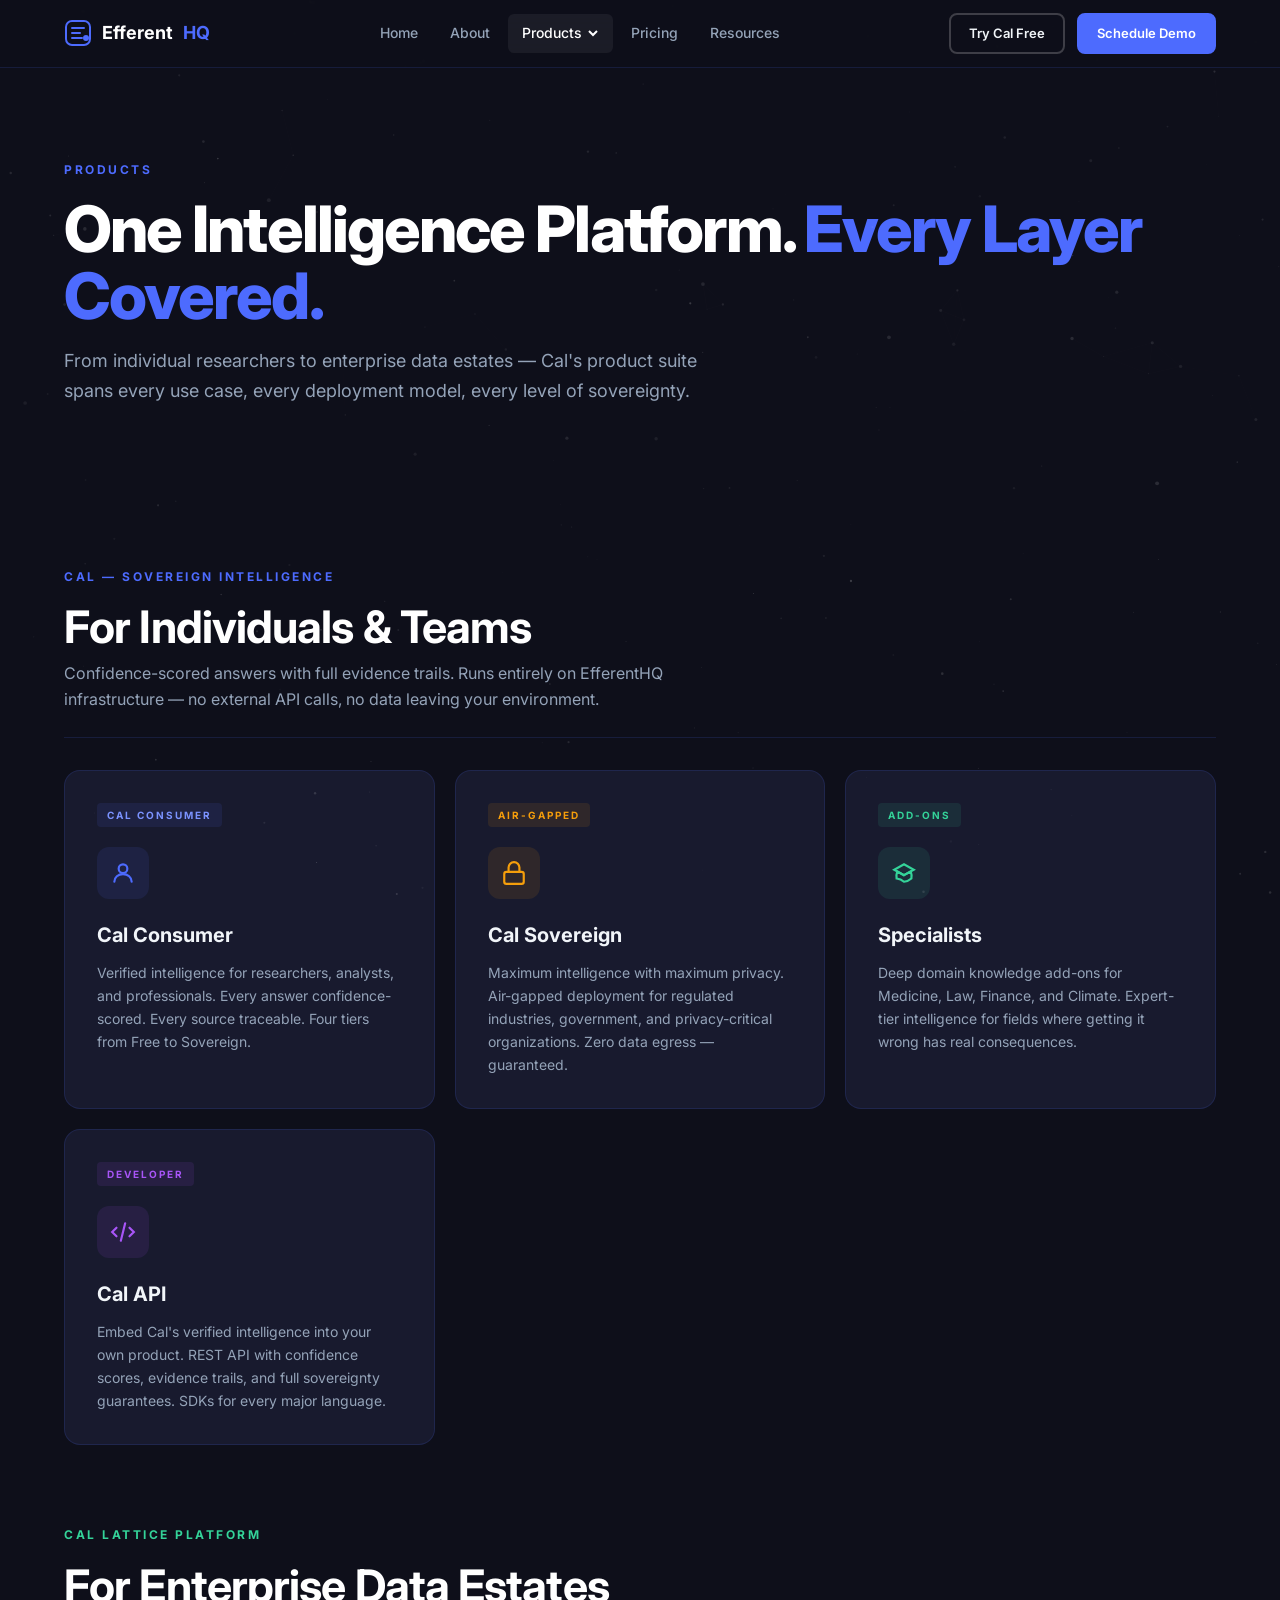
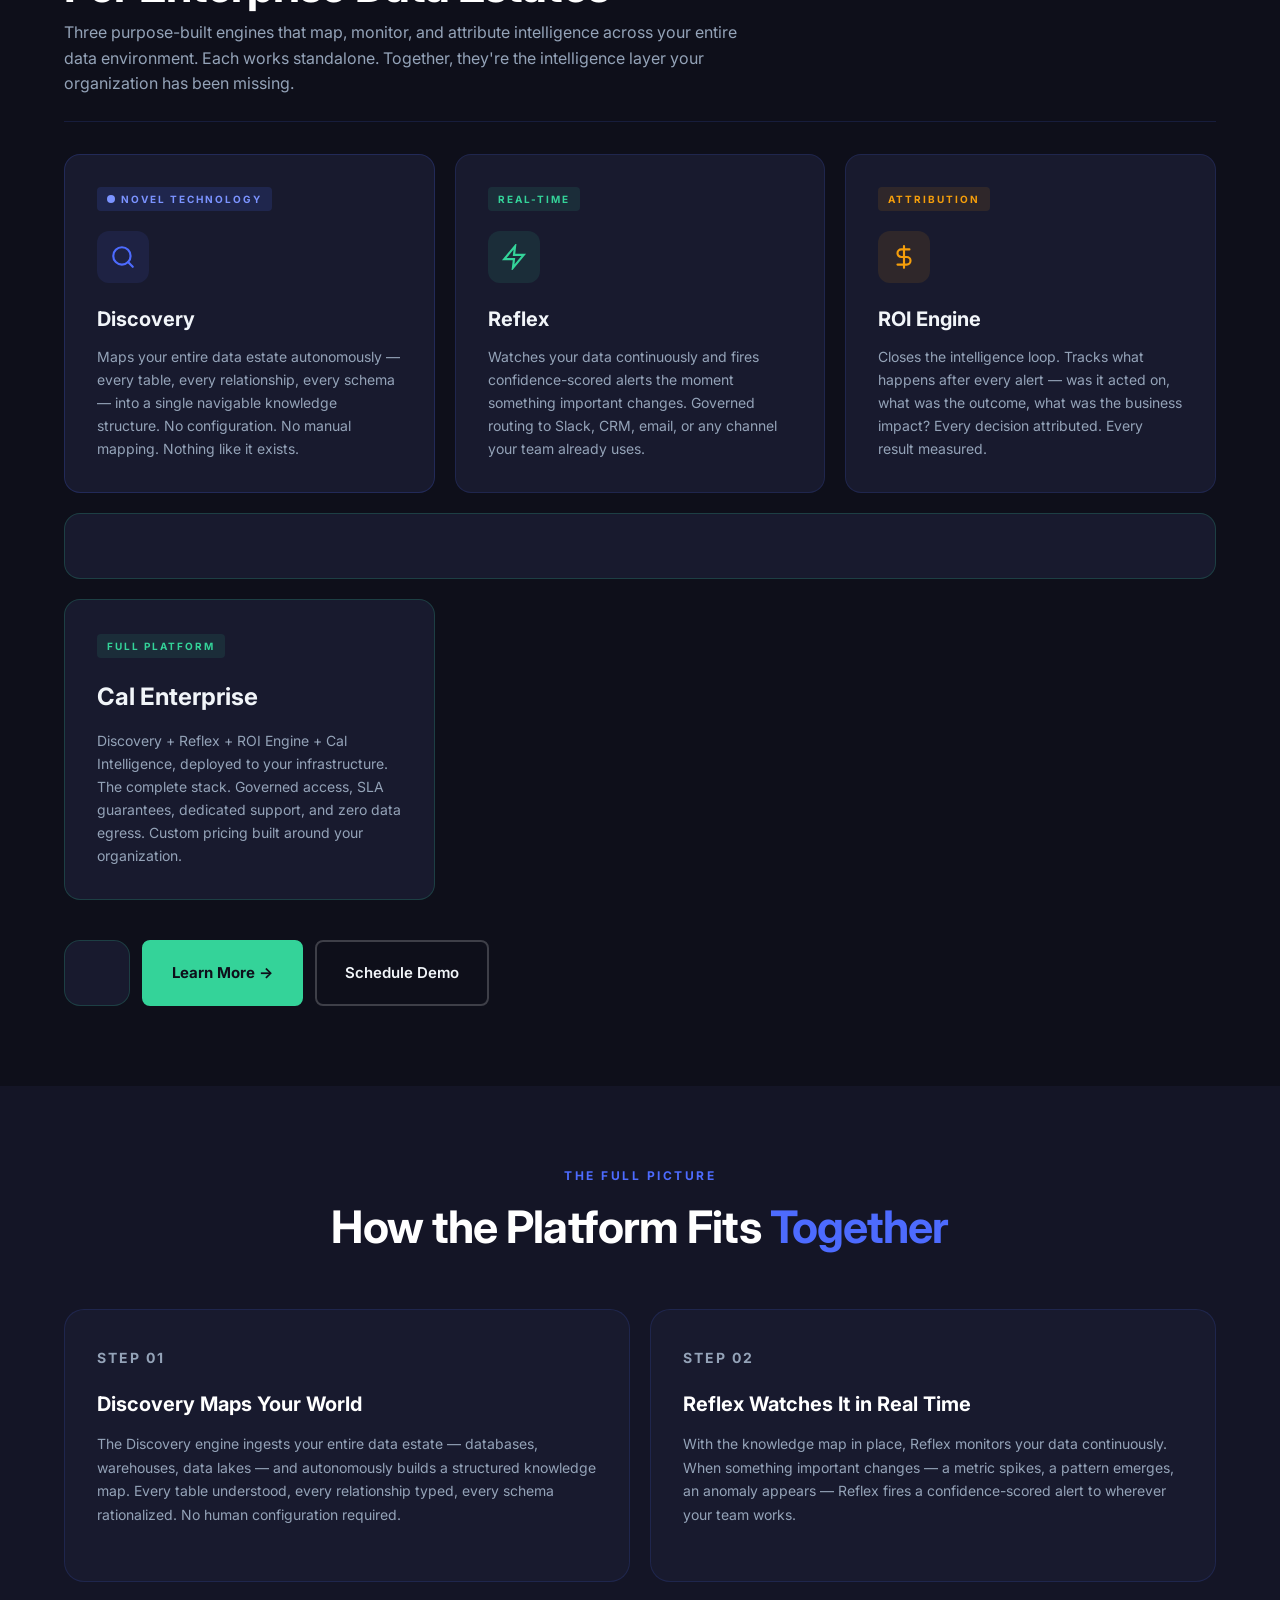
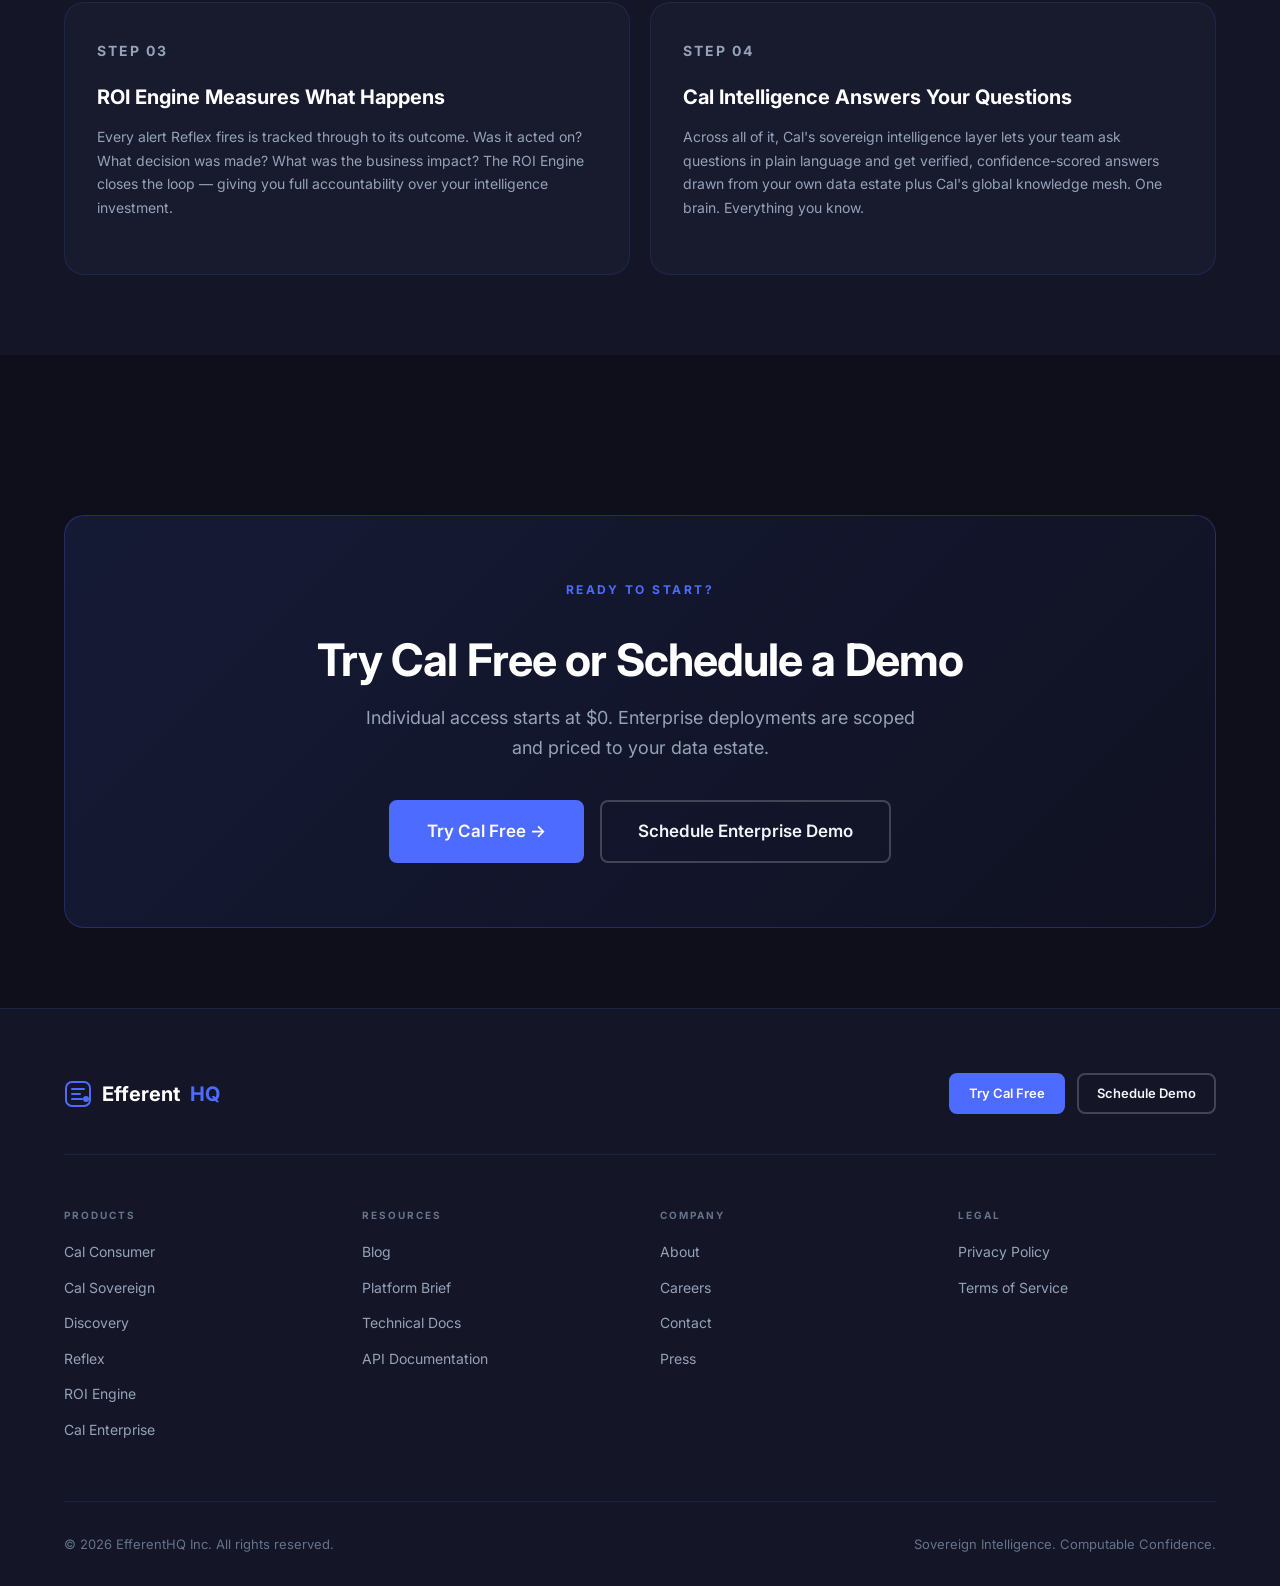
==== products/index.html @ 5ce3b59d "Initial deploy: EfferentHQ marketing site Homepage, About, Pricing, Resources, and 9 product pages. " ====
<!DOCTYPE html>
<html lang="en">
<head>
  <meta charset="UTF-8">
  <meta name="viewport" content="width=device-width, initial-scale=1.0">
  <title>Products — EfferentHQ</title>
  <meta name="description" content="Cal Consumer, Cal Lattice, Discovery, Reflex, ROI Engine, Cal Enterprise, Cal API. Every product in the EfferentHQ sovereign intelligence platform.">
  <link rel="preconnect" href="https://fonts.googleapis.com">
  <link rel="preconnect" href="https://fonts.gstatic.com" crossorigin>
  <link href="https://fonts.googleapis.com/css2?family=Inter:wght@300;400;500;600;700;800&display=swap" rel="stylesheet">
  <link rel="stylesheet" href="../style.css">
  <style>
    .products-grid { display: grid; grid-template-columns: repeat(3, 1fr); gap: 20px; }
    .product-tile {
      background: var(--bg-card);
      border: 1px solid var(--border-subtle);
      border-radius: var(--radius-lg);
      padding: 32px;
      transition: var(--transition);
      text-decoration: none;
      display: flex; flex-direction: column;
      position: relative; overflow: hidden;
    }
    .product-tile::after {
      content: '→';
      position: absolute;
      bottom: 28px; right: 28px;
      font-size: 18px; color: var(--blue);
      opacity: 0; transition: opacity 0.2s, right 0.2s;
    }
    .product-tile:hover { border-color: var(--border-medium); transform: translateY(-3px); box-shadow: var(--shadow-lg); }
    .product-tile:hover::after { opacity: 1; right: 24px; }
    .product-tile:hover h3 { color: var(--white); }
    .product-badge {
      display: inline-flex; align-items: center; gap: 6px;
      font-size: 10px; font-weight: 700; letter-spacing: 2px;
      text-transform: uppercase; padding: 4px 10px;
      border-radius: 4px; margin-bottom: 20px; width: fit-content;
    }
    .product-icon {
      width: 52px; height: 52px; border-radius: 12px;
      display: flex; align-items: center; justify-content: center;
      margin-bottom: 20px; flex-shrink: 0;
    }
    .product-tile h3 { font-size: 20px; font-weight: 700; color: var(--text-primary); margin-bottom: 10px; transition: color 0.2s; }
    .product-tile p { font-size: 14px; color: var(--text-secondary); line-height: 1.65; flex: 1; }
    .suite-header { margin-bottom: 32px; padding-bottom: 24px; border-bottom: 1px solid var(--border-subtle); }
    .suite-header h2 { margin-bottom: 8px; }
    @media (max-width: 900px) { .products-grid { grid-template-columns: repeat(2, 1fr); } }
    @media (max-width: 520px) { .products-grid { grid-template-columns: 1fr; } }
  </style>
</head>
<body>

<nav class="nav">
  <div class="nav-inner">
    <a href="../index.html" class="nav-logo">
      <svg viewBox="0 0 28 28" fill="none"><rect x="2" y="2" width="24" height="24" rx="6" stroke="#4D6BFE" stroke-width="2"/><path d="M8 9h12M8 14h8M8 19h10" stroke="#4D6BFE" stroke-width="2" stroke-linecap="round"/><circle cx="22" cy="19" r="3" fill="#4D6BFE"/></svg>
      Efferent<span class="hq">HQ</span>
    </a>
    <ul class="nav-links" id="navLinks">
      <li><a href="../index.html">Home</a></li>
      <li><a href="../about.html">About</a></li>
      <li class="nav-dropdown">
        <a href="index.html" class="active">Products
          <svg class="chevron" viewBox="0 0 12 12" fill="none" stroke="currentColor" stroke-width="2"><path d="M2 4l4 4 4-4"/></svg>
        </a>
        <div class="dropdown-menu">
          <div class="dropdown-section">
            <div class="dropdown-section-label">Cal — Sovereign Intelligence</div>
            <a href="cal-consumer.html" class="dropdown-item"><strong>Cal Consumer</strong><span>Verified answers for researchers &amp; professionals</span></a>
            <a href="cal-sovereign.html" class="dropdown-item"><strong>Cal Sovereign</strong><span>Air-gapped deployment for privacy-critical teams</span></a>
            <a href="specialists.html" class="dropdown-item"><strong>Specialists</strong><span>Domain add-ons: Medicine, Law, Finance, Climate</span></a>
            <a href="cal-api.html" class="dropdown-item"><strong>Cal API</strong><span>Developer platform — embed Cal in your product</span></a>
          </div>
          <div class="dropdown-divider"></div>
          <div class="dropdown-section">
            <div class="dropdown-section-label">Cal Lattice Platform</div>
            <a href="discovery.html" class="dropdown-item"><strong>Discovery</strong><span>Map your entire data estate automatically</span></a>
            <a href="reflex.html" class="dropdown-item"><strong>Reflex</strong><span>Real-time signal detection and governed alerts</span></a>
            <a href="roi-engine.html" class="dropdown-item"><strong>ROI Engine</strong><span>Decision attribution and outcome tracking</span></a>
            <a href="cal-enterprise.html" class="dropdown-item"><strong>Cal Enterprise</strong><span>Full stack: Discovery + Reflex + Cal Intelligence</span></a>
          </div>
        </div>
      </li>
      <li><a href="../pricing.html">Pricing</a></li>
      <li><a href="../resources.html">Resources</a></li>
    </ul>
    <div class="nav-actions">
      <a href="../pricing.html" class="btn btn-outline btn-sm">Try Cal Free</a>
      <a href="../index.html#contact" class="btn btn-primary btn-sm">Schedule Demo</a>
      <button class="nav-mobile-btn" onclick="toggleMobileNav()" aria-label="Open menu">
        <svg width="22" height="22" viewBox="0 0 24 24" fill="none" stroke="currentColor" stroke-width="2" stroke-linecap="round"><path d="M3 12h18M3 6h18M3 18h18"/></svg>
      </button>
    </div>
  </div>
</nav>

<section class="page-hero">
  <canvas id="products-canvas"></canvas>
  <div class="container page-hero-content">
    <p class="eyebrow">Products</p>
    <h1 class="headline-xl" style="margin-bottom:16px;">One Intelligence Platform. <span class="text-blue">Every Layer Covered.</span></h1>
    <p class="body-lg" style="max-width:680px;">From individual researchers to enterprise data estates — Cal's product suite spans every use case, every deployment model, every level of sovereignty.</p>
  </div>
</section>

<section class="section">
  <div class="container">

    <!-- CAL CONSUMER SUITE -->
    <div class="suite-header">
      <p class="eyebrow">Cal — Sovereign Intelligence</p>
      <h2 class="headline-lg">For Individuals &amp; Teams</h2>
      <p class="body-md" style="max-width:600px;">Confidence-scored answers with full evidence trails. Runs entirely on EfferentHQ infrastructure — no external API calls, no data leaving your environment.</p>
    </div>

    <div class="products-grid" style="margin-bottom:80px;">

      <a href="cal-consumer.html" class="product-tile">
        <div class="product-badge" style="background:rgba(77,107,254,0.1);color:var(--blue-light);">Cal Consumer</div>
        <div class="product-icon" style="background:rgba(77,107,254,0.1);">
          <svg width="26" height="26" viewBox="0 0 24 24" fill="none" stroke="#4D6BFE" stroke-width="2" stroke-linecap="round"><circle cx="12" cy="8" r="4"/><path d="M4 20c0-4 3.6-7 8-7s8 3 8 7"/></svg>
        </div>
        <h3>Cal Consumer</h3>
        <p>Verified intelligence for researchers, analysts, and professionals. Every answer confidence-scored. Every source traceable. Four tiers from Free to Sovereign.</p>
      </a>

      <a href="cal-sovereign.html" class="product-tile">
        <div class="product-badge" style="background:rgba(245,158,11,0.1);color:var(--gold);">Air-Gapped</div>
        <div class="product-icon" style="background:rgba(245,158,11,0.1);">
          <svg width="26" height="26" viewBox="0 0 24 24" fill="none" stroke="#F59E0B" stroke-width="2" stroke-linecap="round"><rect x="3" y="11" width="18" height="11" rx="2"/><path d="M7 11V7a5 5 0 0110 0v4"/></svg>
        </div>
        <h3>Cal Sovereign</h3>
        <p>Maximum intelligence with maximum privacy. Air-gapped deployment for regulated industries, government, and privacy-critical organizations. Zero data egress — guaranteed.</p>
      </a>

      <a href="specialists.html" class="product-tile">
        <div class="product-badge" style="background:rgba(52,211,153,0.1);color:var(--green);">Add-Ons</div>
        <div class="product-icon" style="background:rgba(52,211,153,0.1);">
          <svg width="26" height="26" viewBox="0 0 24 24" fill="none" stroke="#34D399" stroke-width="2" stroke-linecap="round"><path d="M12 14l9-5-9-5-9 5 9 5z"/><path d="M12 14l6.16-3.422a12.083 12.083 0 01.665 6.479A11.952 11.952 0 0112 20.055a11.952 11.952 0 00-6.824-2.998 12.078 12.078 0 01.665-6.479L12 14z"/></svg>
        </div>
        <h3>Specialists</h3>
        <p>Deep domain knowledge add-ons for Medicine, Law, Finance, and Climate. Expert-tier intelligence for fields where getting it wrong has real consequences.</p>
      </a>

      <a href="cal-api.html" class="product-tile">
        <div class="product-badge" style="background:rgba(168,85,247,0.1);color:#A855F7;">Developer</div>
        <div class="product-icon" style="background:rgba(168,85,247,0.1);">
          <svg width="26" height="26" viewBox="0 0 24 24" fill="none" stroke="#A855F7" stroke-width="2" stroke-linecap="round"><path d="M10 20l4-16m4 4l4 4-4 4M6 16l-4-4 4-4"/></svg>
        </div>
        <h3>Cal API</h3>
        <p>Embed Cal's verified intelligence into your own product. REST API with confidence scores, evidence trails, and full sovereignty guarantees. SDKs for every major language.</p>
      </a>

    </div>

    <!-- CAL LATTICE SUITE -->
    <div class="suite-header">
      <p class="eyebrow" style="color:var(--green);">Cal Lattice Platform</p>
      <h2 class="headline-lg">For Enterprise Data Estates</h2>
      <p class="body-md" style="max-width:680px;">Three purpose-built engines that map, monitor, and attribute intelligence across your entire data environment. Each works standalone. Together, they're the intelligence layer your organization has been missing.</p>
    </div>

    <div class="products-grid">

      <a href="discovery.html" class="product-tile" style="border-color:rgba(77,107,254,0.2);">
        <div class="product-badge" style="background:rgba(77,107,254,0.15);color:var(--blue-light);">
          <svg width="8" height="8" viewBox="0 0 8 8" fill="currentColor"><circle cx="4" cy="4" r="4"/></svg>
          Novel Technology
        </div>
        <div class="product-icon" style="background:rgba(77,107,254,0.1);">
          <svg width="26" height="26" viewBox="0 0 24 24" fill="none" stroke="#4D6BFE" stroke-width="2" stroke-linecap="round"><circle cx="11" cy="11" r="8"/><path d="M21 21l-4.35-4.35"/></svg>
        </div>
        <h3>Discovery</h3>
        <p>Maps your entire data estate autonomously — every table, every relationship, every schema — into a single navigable knowledge structure. No configuration. No manual mapping. Nothing like it exists.</p>
      </a>

      <a href="reflex.html" class="product-tile">
        <div class="product-badge" style="background:rgba(52,211,153,0.1);color:var(--green);">Real-Time</div>
        <div class="product-icon" style="background:rgba(52,211,153,0.1);">
          <svg width="26" height="26" viewBox="0 0 24 24" fill="none" stroke="#34D399" stroke-width="2" stroke-linecap="round"><path d="M13 2L3 14h9l-1 8 10-12h-9l1-8z"/></svg>
        </div>
        <h3>Reflex</h3>
        <p>Watches your data continuously and fires confidence-scored alerts the moment something important changes. Governed routing to Slack, CRM, email, or any channel your team already uses.</p>
      </a>

      <a href="roi-engine.html" class="product-tile">
        <div class="product-badge" style="background:rgba(245,158,11,0.1);color:var(--gold);">Attribution</div>
        <div class="product-icon" style="background:rgba(245,158,11,0.1);">
          <svg width="26" height="26" viewBox="0 0 24 24" fill="none" stroke="#F59E0B" stroke-width="2" stroke-linecap="round"><path d="M12 2v20M17 5H9.5a3.5 3.5 0 000 7h5a3.5 3.5 0 010 7H6"/></svg>
        </div>
        <h3>ROI Engine</h3>
        <p>Closes the intelligence loop. Tracks what happens after every alert — was it acted on, what was the outcome, what was the business impact? Every decision attributed. Every result measured.</p>
      </a>

      <a href="cal-enterprise.html" class="product-tile" style="border-color:rgba(52,211,153,0.2);grid-column:span 3;">
        <div style="display:flex;gap:40px;align-items:center;flex-wrap:wrap;">
          <div style="flex:1;min-width:260px;">
            <div class="product-badge" style="background:rgba(52,211,153,0.1);color:var(--green);">Full Platform</div>
            <h3 style="font-size:24px;margin-bottom:12px;">Cal Enterprise</h3>
            <p>Discovery + Reflex + ROI Engine + Cal Intelligence, deployed to your infrastructure. The complete stack. Governed access, SLA guarantees, dedicated support, and zero data egress. Custom pricing built around your organization.</p>
          </div>
          <div style="display:flex;gap:12px;flex-shrink:0;flex-wrap:wrap;">
            <a href="cal-enterprise.html" class="btn btn-green" onclick="event.stopPropagation()">Learn More →</a>
            <a href="../index.html#contact" class="btn btn-outline" onclick="event.stopPropagation()">Schedule Demo</a>
          </div>
        </div>
      </a>

    </div>
  </div>
</section>

<!-- How they fit together -->
<section class="section" style="background:var(--bg-secondary);">
  <div class="container">
    <div style="text-align:center;margin-bottom:56px;">
      <p class="eyebrow">The Full Picture</p>
      <h2 class="headline-lg">How the Platform Fits <span class="text-blue">Together</span></h2>
    </div>
    <div class="differentiators-grid">
      <div class="diff-item">
        <p class="diff-number">STEP 01</p>
        <h3>Discovery Maps Your World</h3>
        <p>The Discovery engine ingests your entire data estate — databases, warehouses, data lakes — and autonomously builds a structured knowledge map. Every table understood, every relationship typed, every schema rationalized. No human configuration required.</p>
      </div>
      <div class="diff-item">
        <p class="diff-number">STEP 02</p>
        <h3>Reflex Watches It in Real Time</h3>
        <p>With the knowledge map in place, Reflex monitors your data continuously. When something important changes — a metric spikes, a pattern emerges, an anomaly appears — Reflex fires a confidence-scored alert to wherever your team works.</p>
      </div>
      <div class="diff-item">
        <p class="diff-number">STEP 03</p>
        <h3>ROI Engine Measures What Happens</h3>
        <p>Every alert Reflex fires is tracked through to its outcome. Was it acted on? What decision was made? What was the business impact? The ROI Engine closes the loop — giving you full accountability over your intelligence investment.</p>
      </div>
      <div class="diff-item">
        <p class="diff-number">STEP 04</p>
        <h3>Cal Intelligence Answers Your Questions</h3>
        <p>Across all of it, Cal's sovereign intelligence layer lets your team ask questions in plain language and get verified, confidence-scored answers drawn from your own data estate plus Cal's global knowledge mesh. One brain. Everything you know.</p>
      </div>
    </div>
  </div>
</section>

<section class="section">
  <div class="container">
    <div class="cta-banner">
      <p class="eyebrow">Ready to Start?</p>
      <h2 class="headline-lg">Try Cal Free or Schedule a Demo</h2>
      <p class="body-lg">Individual access starts at $0. Enterprise deployments are scoped and priced to your data estate.</p>
      <div class="cta-banner-actions">
        <a href="../pricing.html" class="btn btn-primary btn-lg">Try Cal Free →</a>
        <a href="../index.html#contact" class="btn btn-outline btn-lg">Schedule Enterprise Demo</a>
      </div>
    </div>
  </div>
</section>

<footer class="site-footer">
  <div class="container">
    <div class="footer-top">
      <a href="../index.html" class="nav-logo" style="font-size:20px;">
        <svg viewBox="0 0 28 28" fill="none"><rect x="2" y="2" width="24" height="24" rx="6" stroke="#4D6BFE" stroke-width="2"/><path d="M8 9h12M8 14h8M8 19h10" stroke="#4D6BFE" stroke-width="2" stroke-linecap="round"/><circle cx="22" cy="19" r="3" fill="#4D6BFE"/></svg>
        Efferent<span class="hq">HQ</span>
      </a>
      <div style="display:flex;gap:12px;flex-wrap:wrap;">
        <a href="../pricing.html" class="btn btn-primary btn-sm">Try Cal Free</a>
        <a href="../index.html#contact" class="btn btn-outline btn-sm">Schedule Demo</a>
      </div>
    </div>
    <div class="footer-columns">
      <div class="footer-col"><h5>Products</h5><ul>
        <li><a href="cal-consumer.html">Cal Consumer</a></li>
        <li><a href="cal-sovereign.html">Cal Sovereign</a></li>
        <li><a href="discovery.html">Discovery</a></li>
        <li><a href="reflex.html">Reflex</a></li>
        <li><a href="roi-engine.html">ROI Engine</a></li>
        <li><a href="cal-enterprise.html">Cal Enterprise</a></li>
      </ul></div>
      <div class="footer-col"><h5>Resources</h5><ul>
        <li><a href="../resources.html">Blog</a></li>
        <li><a href="../resources.html">Platform Brief</a></li>
        <li><a href="../resources.html">Technical Docs</a></li>
        <li><a href="../resources.html">API Documentation</a></li>
      </ul></div>
      <div class="footer-col"><h5>Company</h5><ul>
        <li><a href="../about.html">About</a></li>
        <li><a href="#">Careers</a></li>
        <li><a href="../index.html#contact">Contact</a></li>
        <li><a href="#">Press</a></li>
      </ul></div>
      <div class="footer-col"><h5>Legal</h5><ul>
        <li><a href="#">Privacy Policy</a></li>
        <li><a href="#">Terms of Service</a></li>
      </ul></div>
    </div>
    <div class="footer-bottom">
      <p>© 2026 EfferentHQ Inc. All rights reserved.</p>
      <p>Sovereign Intelligence. Computable Confidence.</p>
    </div>
  </div>
</footer>

<script src="../particles.js"></script>
<script>
  document.addEventListener('DOMContentLoaded', () => {
    initParticles('products-canvas', { count: 60, speed: 0.15, connectionDist: 110, maxOpacity: 0.35 });
  });
</script>
</body>
</html>
---- style.css ----
/* ============================
   BASE RESET & TOKENS
   ============================ */
*, *::before, *::after { margin: 0; padding: 0; box-sizing: border-box; }

:root {
  --bg-primary: #0E0F1A;
  --bg-secondary: #141526;
  --bg-card: #181A2E;
  --bg-card-hover: #1E2040;
  --border-subtle: rgba(77, 107, 254, 0.15);
  --border-medium: rgba(77, 107, 254, 0.28);
  --blue: #4D6BFE;
  --blue-glow: rgba(77, 107, 254, 0.3);
  --blue-light: #7B93FF;
  --green: #34D399;
  --green-dark: #059669;
  --gold: #F59E0B;
  --gold-light: #FBBF24;
  --white: #FFFFFF;
  --text-primary: #F1F5F9;
  --text-secondary: #94A3B8;
  --text-muted: #64748B;
  --radius-sm: 6px;
  --radius-md: 10px;
  --radius-lg: 16px;
  --radius-xl: 20px;
  --font: 'Inter', -apple-system, BlinkMacSystemFont, sans-serif;
  --shadow-card: 0 1px 3px rgba(0,0,0,0.3), 0 1px 2px rgba(0,0,0,0.2);
  --shadow-lg: 0 10px 40px rgba(0,0,0,0.4);
  --transition: 0.2s ease;
}

html { scroll-behavior: smooth; }
body {
  font-family: var(--font);
  background: var(--bg-primary);
  color: var(--text-primary);
  line-height: 1.6;
  -webkit-font-smoothing: antialiased;
  -moz-osx-font-smoothing: grayscale;
}
a { color: var(--blue); text-decoration: none; }
a:hover { color: var(--blue-light); }
img { max-width: 100%; display: block; }

/* ============================
   LAYOUT
   ============================ */
.container { max-width: 1200px; margin: 0 auto; padding: 0 24px; }
.container-wide { max-width: 1320px; margin: 0 auto; padding: 0 24px; }
.section { padding: 80px 0; }
.section-lg { padding: 100px 0; }

/* ============================
   TYPOGRAPHY
   ============================ */
.eyebrow {
  font-size: 12px;
  font-weight: 700;
  letter-spacing: 2.5px;
  text-transform: uppercase;
  color: var(--blue);
  margin-bottom: 16px;
}
.headline-xl {
  font-size: clamp(36px, 5vw, 72px);
  font-weight: 800;
  line-height: 1.05;
  letter-spacing: -0.03em;
  color: var(--white);
}
.headline-lg {
  font-size: clamp(28px, 3.5vw, 48px);
  font-weight: 700;
  line-height: 1.15;
  letter-spacing: -0.02em;
  color: var(--white);
}
.headline-md {
  font-size: clamp(22px, 2.5vw, 32px);
  font-weight: 700;
  line-height: 1.2;
  letter-spacing: -0.015em;
  color: var(--white);
}
.headline-sm {
  font-size: clamp(18px, 2vw, 24px);
  font-weight: 600;
  line-height: 1.25;
  color: var(--white);
}
.text-blue { color: var(--blue); }
.text-green { color: var(--green); }
.text-gold { color: var(--gold); }
.body-lg { font-size: 18px; color: var(--text-secondary); line-height: 1.7; }
.body-md { font-size: 16px; color: var(--text-secondary); line-height: 1.6; }
.body-sm { font-size: 14px; color: var(--text-muted); line-height: 1.5; }

/* ============================
   BUTTONS
   ============================ */
.btn {
  display: inline-flex;
  align-items: center;
  gap: 8px;
  padding: 12px 28px;
  border-radius: 8px;
  font-size: 15px;
  font-weight: 600;
  cursor: pointer;
  transition: var(--transition);
  border: 2px solid transparent;
  text-decoration: none;
  font-family: var(--font);
}
.btn-primary { background: var(--blue); color: #fff; border-color: var(--blue); }
.btn-primary:hover {
  background: #3a56e8; border-color: #3a56e8; color: #fff;
  transform: translateY(-1px); box-shadow: 0 6px 24px var(--blue-glow);
}
.btn-outline {
  background: transparent; color: var(--text-primary);
  border-color: rgba(255,255,255,0.2);
}
.btn-outline:hover {
  border-color: rgba(255,255,255,0.45); color: #fff;
  background: rgba(255,255,255,0.05);
}
.btn-green { background: var(--green); color: #0E0F1A; border-color: var(--green); font-weight: 700; }
.btn-green:hover { background: #2bb884; color: #0E0F1A; transform: translateY(-1px); }
.btn-sm { padding: 8px 18px; font-size: 13px; }
.btn-lg { padding: 16px 36px; font-size: 17px; }

/* ============================
   NAVIGATION
   ============================ */
.nav {
  position: fixed;
  top: 0; left: 0; right: 0;
  z-index: 100;
  background: rgba(14, 15, 26, 0.88);
  backdrop-filter: blur(24px);
  -webkit-backdrop-filter: blur(24px);
  border-bottom: 1px solid var(--border-subtle);
  height: 68px;
  transition: background 0.3s;
}
.nav-inner {
  max-width: 1200px;
  margin: 0 auto;
  padding: 0 24px;
  height: 100%;
  display: flex;
  align-items: center;
  justify-content: space-between;
}
.nav-logo {
  display: flex;
  align-items: center;
  gap: 10px;
  font-size: 18px;
  font-weight: 700;
  color: var(--white);
  text-decoration: none;
}
.nav-logo svg { width: 28px; height: 28px; flex-shrink: 0; }
.nav-logo .hq { color: var(--blue); }
.nav-links {
  display: flex;
  align-items: center;
  gap: 4px;
  list-style: none;
}
.nav-links > li > a {
  padding: 8px 14px;
  color: var(--text-secondary);
  font-size: 14px;
  font-weight: 500;
  border-radius: var(--radius-sm);
  transition: var(--transition);
  text-decoration: none;
  display: flex;
  align-items: center;
  gap: 5px;
}
.nav-links > li > a:hover, .nav-links > li > a.active { color: var(--white); background: rgba(255,255,255,0.06); }
.nav-actions { display: flex; align-items: center; gap: 12px; }
.nav-mobile-btn {
  display: none; background: none; border: none;
  color: var(--white); cursor: pointer; padding: 8px; border-radius: 6px;
}
.nav-mobile-btn:hover { background: rgba(255,255,255,0.08); }

/* Dropdown */
.nav-dropdown { position: relative; }
.dropdown-menu {
  position: absolute;
  top: calc(100% + 14px);
  left: 50%;
  transform: translateX(-50%) translateY(-8px);
  background: var(--bg-card);
  border: 1px solid var(--border-medium);
  border-radius: var(--radius-lg);
  padding: 8px;
  min-width: 360px;
  box-shadow: 0 20px 60px rgba(0,0,0,0.5);
  opacity: 0;
  visibility: hidden;
  transition: opacity 0.18s, visibility 0.18s, transform 0.18s;
}
.nav-dropdown:hover .dropdown-menu {
  opacity: 1; visibility: visible;
  transform: translateX(-50%) translateY(0);
}
.dropdown-section { padding: 6px 4px 2px; }
.dropdown-section-label {
  font-size: 10px; font-weight: 700; letter-spacing: 2px;
  text-transform: uppercase; color: var(--text-muted);
  padding: 4px 12px 8px;
}
.dropdown-item {
  display: block; padding: 10px 12px;
  border-radius: var(--radius-sm);
  color: var(--text-secondary) !important;
  transition: var(--transition); text-decoration: none !important;
}
.dropdown-item:hover { background: rgba(77,107,254,0.1) !important; color: var(--white) !important; }
.dropdown-item strong { display: block; color: var(--text-primary); font-size: 14px; margin-bottom: 2px; }
.dropdown-item span { font-size: 12px; color: var(--text-muted); }
.dropdown-divider { height: 1px; background: var(--border-subtle); margin: 6px 0; }

/* Chevron */
.chevron {
  width: 12px; height: 12px; flex-shrink: 0;
  transition: transform 0.2s;
}
.nav-dropdown:hover .chevron { transform: rotate(180deg); }

/* ============================
   HERO
   ============================ */
.hero {
  position: relative;
  min-height: 100vh;
  display: flex;
  flex-direction: column;
  align-items: center;
  justify-content: center;
  text-align: center;
  overflow: hidden;
  background: var(--bg-primary);
}
.hero canvas {
  position: absolute;
  inset: 0;
  width: 100%;
  height: 100%;
}

/* ── Floating space objects ── */
.space-objects { position: absolute; inset: 0; z-index: 1; overflow: hidden; pointer-events: none; }
.space-obj { position: absolute; }

/* Planets & moon */
.planet-1 {
  width: 140px; top: 4%; left: 4%;
  opacity: 0.65;
  animation: bob-y 14s ease-in-out infinite, drift-orbit 100s linear infinite;
}
.planet-2 {
  width: 70px; bottom: 12%; right: 6%;
  opacity: 0.55;
  animation: bob-y 10s ease-in-out infinite 3s, drift-orbit-r 90s linear infinite;
}
.moon {
  width: 32px; top: 14%; right: 14%;
  opacity: 0.5;
  animation: bob-y 8s ease-in-out infinite 1s, drift-orbit 70s linear infinite;
}

/* Asteroids */
.ast-1 {
  width: 26px; top: 20%; left: 28%;
  opacity: 0.5;
  animation: tumble 22s linear infinite, bob-y 9s ease-in-out infinite, drift-orbit 65s linear infinite;
}
.ast-2 {
  width: 20px; top: 55%; left: 8%;
  opacity: 0.45;
  animation: tumble 18s linear infinite reverse, bob-y 7s ease-in-out infinite 2s, drift-orbit-r 55s linear infinite;
}
.ast-3 {
  width: 16px; top: 35%; right: 5%;
  opacity: 0.4;
  animation: tumble 28s linear infinite, bob-y 11s ease-in-out infinite 4s, drift-orbit 80s linear infinite;
}
.ast-4 {
  width: 14px; bottom: 22%; left: 20%;
  opacity: 0.4;
  animation: tumble 16s linear infinite reverse, bob-y 6s ease-in-out infinite 1s;
}
.ast-5 {
  width: 18px; bottom: 8%; right: 28%;
  opacity: 0.35;
  animation: tumble 24s linear infinite, bob-y 8s ease-in-out infinite 5s, drift-orbit-r 70s linear infinite;
}
.ast-6 {
  width: 12px; top: 70%; left: 42%;
  opacity: 0.35;
  animation: tumble 14s linear infinite reverse, bob-y 5s ease-in-out infinite 2s;
}

/* Spaceships */
.ship-1 {
  width: 64px; top: 26%; right: 10%;
  opacity: 0.7;
  animation: cruise-1 40s ease-in-out infinite, bob-y 6s ease-in-out infinite;
}
.ship-2 {
  width: 48px; bottom: 28%; left: 6%;
  opacity: 0.6;
  animation: cruise-2 50s ease-in-out infinite, bob-y 5s ease-in-out infinite 2s;
}
.ship-3 {
  width: 30px; top: 50%; left: 70%;
  opacity: 0.45;
  animation: cruise-3 35s ease-in-out infinite, bob-y 4s ease-in-out infinite 1s;
}

@keyframes bob-y {
  0%, 100% { margin-top: 0; }
  50% { margin-top: -16px; }
}
@keyframes tumble {
  0% { rotate: 0deg; }
  100% { rotate: 360deg; }
}
@keyframes drift-orbit {
  0% { transform: translate(0, 0); }
  25% { transform: translate(20px, -8px); }
  50% { transform: translate(40px, 4px); }
  75% { transform: translate(20px, 12px); }
  100% { transform: translate(0, 0); }
}
@keyframes drift-orbit-r {
  0% { transform: translate(0, 0); }
  25% { transform: translate(-18px, 10px); }
  50% { transform: translate(-36px, -6px); }
  75% { transform: translate(-18px, -14px); }
  100% { transform: translate(0, 0); }
}
@keyframes cruise-1 {
  0% { transform: translate(0, 0); }
  20% { transform: translate(-100px, -20px); }
  50% { transform: translate(-220px, 10px); }
  80% { transform: translate(-100px, 25px); }
  100% { transform: translate(0, 0); }
}
@keyframes cruise-2 {
  0% { transform: translate(0, 0); }
  25% { transform: translate(120px, -15px); }
  50% { transform: translate(250px, 12px); }
  75% { transform: translate(120px, 20px); }
  100% { transform: translate(0, 0); }
}
@keyframes cruise-3 {
  0% { transform: translate(0, 0); }
  30% { transform: translate(-80px, -25px); }
  60% { transform: translate(-160px, 8px); }
  100% { transform: translate(0, 0); }
}
.hero-content {
  position: relative;
  z-index: 2;
  max-width: 880px;
  margin: 0 auto;
  padding: 120px 24px 0;
}
.hero-eyebrow {
  display: inline-flex;
  align-items: center;
  gap: 8px;
  background: rgba(77, 107, 254, 0.1);
  border: 1px solid var(--border-medium);
  border-radius: 100px;
  padding: 5px 14px;
  font-size: 11px;
  font-weight: 700;
  color: var(--blue-light);
  letter-spacing: 1.5px;
  text-transform: uppercase;
  margin-bottom: 32px;
}
.hero-eyebrow-dot {
  width: 6px; height: 6px;
  background: var(--green);
  border-radius: 50%;
  animation: pulse 2s infinite;
}
@keyframes pulse {
  0%, 100% { opacity: 1; }
  50% { opacity: 0.4; }
}
.hero-title {
  font-size: clamp(40px, 4.8vw, 64px);
  font-weight: 700;
  line-height: 1.1;
  letter-spacing: -0.03em;
  color: var(--white);
  margin-bottom: 24px;
}
.hero-title .blue-line { color: var(--blue); }
.hero-subtitle {
  font-size: clamp(15px, 1.5vw, 18px);
  color: var(--text-secondary);
  line-height: 1.75;
  max-width: 640px;
  margin: 0 auto 44px;
}
.hero-ctas {
  display: flex;
  gap: 16px;
  justify-content: center;
  flex-wrap: wrap;
  margin-bottom: 64px;
}

/* ============================
   FEATURE STRIP
   ============================ */
.feature-strip {
  position: relative;
  z-index: 2;
  background: rgba(20, 21, 38, 0.92);
  border-top: 1px solid rgba(77,107,254,0.12);
  border-bottom: 1px solid rgba(77,107,254,0.12);
}
.feature-strip-inner {
  max-width: 1200px;
  margin: 0 auto;
  padding: 0 24px;
  display: grid;
  grid-template-columns: repeat(4, 1fr);
}
.feature-strip-item {
  padding: 20px 20px;
  border-right: 1px solid rgba(77,107,254,0.1);
  transition: var(--transition);
  position: relative;
}
.feature-strip-item::before {
  content: '';
  position: absolute;
  top: 0; left: 0; right: 0;
  height: 2px;
  background: linear-gradient(90deg, transparent, var(--blue), transparent);
  opacity: 0;
  transition: opacity 0.3s;
}
.feature-strip-item:hover::before { opacity: 0.6; }
.feature-strip-item:last-child { border-right: none; }
.feature-strip-item:hover { background: rgba(77,107,254,0.05); }
.feature-strip-item h4 {
  font-size: 13px; font-weight: 700;
  color: var(--white); margin-bottom: 8px;
  display: flex; align-items: center; gap: 8px;
}
.feature-strip-item h4::before {
  content: '';
  width: 5px; height: 5px;
  background: var(--blue);
  border-radius: 50%;
  flex-shrink: 0;
  box-shadow: 0 0 6px var(--blue-glow);
}
.feature-strip-item p { font-size: 13px; color: var(--text-muted); line-height: 1.65; }

/* ============================
   CARDS
   ============================ */
.card {
  background: var(--bg-card);
  border: 1px solid var(--border-subtle);
  border-radius: var(--radius-lg);
  padding: 32px;
  transition: var(--transition);
}
.card:hover {
  border-color: var(--border-medium);
  background: var(--bg-card-hover);
  transform: translateY(-2px);
  box-shadow: var(--shadow-lg);
}
.product-cards { display: grid; grid-template-columns: 1fr 1fr; gap: 24px; }

/* ============================
   WHAT IS CAL
   ============================ */
.what-is-cal-grid {
  display: grid;
  grid-template-columns: 1fr 1fr;
  gap: 80px;
  align-items: center;
}
.cal-visual {
  background: var(--bg-card);
  border: 1px solid var(--border-medium);
  border-radius: var(--radius-xl);
  padding: 32px;
}
.confidence-bar-wrap {
  background: rgba(52,211,153,0.15);
  border-radius: 4px;
  height: 6px;
  overflow: hidden;
  flex: 1;
}
.confidence-bar-fill {
  height: 100%;
  background: var(--green);
  border-radius: 4px;
}
.stat-box {
  flex: 1;
  background: var(--bg-primary);
  border: 1px solid var(--border-subtle);
  border-radius: 10px;
  padding: 16px;
  text-align: center;
}
.stat-box .label { font-size: 10px; color: var(--text-muted); text-transform: uppercase; letter-spacing: 1px; margin-bottom: 4px; }
.stat-box .value { font-size: 22px; font-weight: 800; }

/* ============================
   SPLIT SECTION
   ============================ */
.split-section {
  display: grid;
  grid-template-columns: 1fr 1fr;
  gap: 0;
  border: 1px solid var(--border-subtle);
  border-radius: var(--radius-xl);
  overflow: hidden;
}
.split-panel { padding: 56px 48px; }
.split-panel:first-child { border-right: 1px solid var(--border-subtle); }
.engine-row {
  display: flex;
  gap: 16px;
  align-items: flex-start;
  margin-bottom: 20px;
}
.engine-icon {
  width: 36px; height: 36px;
  border-radius: 8px;
  display: flex; align-items: center; justify-content: center;
  flex-shrink: 0;
}

/* ============================
   DIFFERENTIATORS
   ============================ */
.differentiators-grid {
  display: grid;
  grid-template-columns: 1fr 1fr;
  gap: 20px;
}
.diff-item {
  background: var(--bg-card);
  border: 1px solid var(--border-subtle);
  border-radius: var(--radius-xl);
  padding: 36px 32px;
  transition: var(--transition);
  position: relative;
  overflow: hidden;
}
.diff-item:hover {
  transform: translateY(-4px);
  box-shadow: var(--shadow-lg);
}
.diff-item.accent-blue:hover  { border-color: rgba(77,107,254,0.4); box-shadow: 0 8px 40px rgba(77,107,254,0.12); }
.diff-item.accent-green:hover { border-color: rgba(52,211,153,0.4); box-shadow: 0 8px 40px rgba(52,211,153,0.12); }
.diff-item.accent-gold:hover  { border-color: rgba(245,158,11,0.4); box-shadow: 0 8px 40px rgba(245,158,11,0.12); }
.diff-item.accent-purple:hover { border-color: rgba(168,85,247,0.4); box-shadow: 0 8px 40px rgba(168,85,247,0.12); }
.diff-accent-bar {
  position: absolute;
  top: 0; left: 0; right: 0;
  height: 3px;
  border-radius: 20px 20px 0 0;
}
.diff-icon {
  width: 48px; height: 48px;
  border-radius: 14px;
  display: flex; align-items: center; justify-content: center;
  margin-bottom: 20px;
  position: relative;
}
.diff-icon::after {
  content: '';
  position: absolute;
  inset: -4px;
  border-radius: 18px;
  opacity: 0;
  transition: opacity 0.3s;
}
.diff-item:hover .diff-icon::after { opacity: 1; }
.accent-blue .diff-icon::after  { box-shadow: 0 0 20px rgba(77,107,254,0.3); }
.accent-green .diff-icon::after { box-shadow: 0 0 20px rgba(52,211,153,0.3); }
.accent-gold .diff-icon::after  { box-shadow: 0 0 20px rgba(245,158,11,0.3); }
.accent-purple .diff-icon::after { box-shadow: 0 0 20px rgba(168,85,247,0.3); }
.diff-number {
  font-size: 11px; font-weight: 700;
  letter-spacing: 2px; text-transform: uppercase;
  margin-bottom: 8px;
}
.diff-item h3 { font-size: 20px; font-weight: 700; color: var(--white); margin-bottom: 12px; }
.diff-item > p { font-size: 14px; color: var(--text-secondary); line-height: 1.7; margin-bottom: 18px; }
.diff-tags {
  display: flex; flex-wrap: wrap; gap: 8px;
  padding-top: 16px;
  margin-top: 4px;
  border-top: 1px solid var(--border-subtle);
}
.diff-tag {
  font-size: 11px; font-weight: 600;
  letter-spacing: 0.4px;
  padding: 6px 14px;
  border-radius: 6px;
  line-height: 1.3;
}

/* ============================
   RESOURCE CARDS
   ============================ */
.resource-cards { display: grid; grid-template-columns: repeat(3, 1fr); gap: 24px; }
.resource-card {
  background: var(--bg-card);
  border: 1px solid var(--border-subtle);
  border-radius: var(--radius-lg);
  overflow: hidden;
  transition: var(--transition);
  cursor: pointer;
}
.resource-card:hover {
  border-color: var(--border-medium);
  transform: translateY(-3px);
  box-shadow: var(--shadow-lg);
}
.resource-card-img {
  height: 140px;
  display: flex;
  align-items: center;
  justify-content: center;
  background: linear-gradient(135deg, rgba(77,107,254,0.08), var(--bg-card-hover));
}
.resource-card-body { padding: 24px; }
.resource-tag {
  display: inline-block;
  font-size: 10px; font-weight: 700;
  letter-spacing: 1.5px; text-transform: uppercase;
  padding: 4px 10px; border-radius: 4px;
  margin-bottom: 12px;
  background: rgba(77,107,254,0.12); color: var(--blue-light);
}
.resource-tag.blog { background: rgba(52,211,153,0.12); color: var(--green); }
.resource-tag.product { background: rgba(245,158,11,0.12); color: var(--gold); }
.resource-tag.tech { background: rgba(168,85,247,0.12); color: #A855F7; }
.resource-card h4 { font-size: 16px; font-weight: 600; color: var(--white); margin-bottom: 8px; line-height: 1.4; }
.resource-card p.body-sm { margin-top: 4px; }
.resource-card .date { font-size: 12px; color: var(--text-muted); margin-top: 12px; }

/* ============================
   CONTACT FORM
   ============================ */
.contact-section {
  background: var(--bg-secondary);
  padding: 100px 0;
}
.contact-grid {
  display: grid;
  grid-template-columns: 1fr 1.2fr;
  gap: 80px;
  align-items: start;
}
.form-group { margin-bottom: 20px; }
.form-row { display: grid; grid-template-columns: 1fr 1fr; gap: 16px; }
.form-group label {
  display: block; font-size: 13px; font-weight: 500;
  color: var(--text-secondary); margin-bottom: 8px;
}
.form-group input,
.form-group select,
.form-group textarea {
  width: 100%;
  background: var(--bg-card);
  border: 1px solid var(--border-subtle);
  border-radius: var(--radius-md);
  padding: 12px 16px;
  font-size: 15px; color: var(--text-primary);
  font-family: var(--font);
  transition: var(--transition);
  outline: none;
  appearance: none;
}
.form-group input:focus,
.form-group select:focus,
.form-group textarea:focus {
  border-color: var(--blue);
  box-shadow: 0 0 0 3px var(--blue-glow);
}
.form-group input::placeholder,
.form-group textarea::placeholder { color: var(--text-muted); }
.form-group select { cursor: pointer; }
.form-group select option { background: var(--bg-card); }
.form-group textarea { resize: vertical; min-height: 120px; }
.contact-detail {
  display: flex; gap: 16px; align-items: center; margin-bottom: 24px;
}
.contact-icon {
  width: 44px; height: 44px;
  background: rgba(77,107,254,0.1);
  border-radius: 10px;
  display: flex; align-items: center; justify-content: center;
  flex-shrink: 0;
}

/* ============================
   FOOTER
   ============================ */
.site-footer {
  background: var(--bg-secondary);
  border-top: 1px solid var(--border-subtle);
  padding: 64px 0 32px;
}
.footer-top {
  display: flex; align-items: center;
  justify-content: space-between;
  margin-bottom: 52px;
  padding-bottom: 40px;
  border-bottom: 1px solid var(--border-subtle);
}
.footer-columns {
  display: grid;
  grid-template-columns: repeat(4, 1fr);
  gap: 40px;
  margin-bottom: 48px;
}
.footer-col h5 {
  font-size: 10px; font-weight: 700;
  letter-spacing: 2px; text-transform: uppercase;
  color: var(--text-muted); margin-bottom: 16px;
}
.footer-col ul { list-style: none; }
.footer-col ul li { margin-bottom: 10px; }
.footer-col ul li a { font-size: 14px; color: var(--text-secondary); transition: var(--transition); }
.footer-col ul li a:hover { color: var(--white); }
.footer-bottom {
  display: flex; align-items: center;
  justify-content: space-between;
  padding-top: 32px;
  border-top: 1px solid var(--border-subtle);
}
.footer-bottom p { font-size: 13px; color: var(--text-muted); }

/* ============================
   PRICING
   ============================ */
.pricing-tabs {
  display: flex; gap: 6px;
  justify-content: center;
  margin-bottom: 48px;
  background: var(--bg-card);
  border: 1px solid var(--border-subtle);
  border-radius: 12px;
  padding: 6px;
  width: fit-content;
  margin-left: auto; margin-right: auto;
}
.pricing-tab {
  padding: 10px 28px; border-radius: 8px;
  border: none; background: transparent;
  color: var(--text-secondary);
  font-size: 14px; font-weight: 600;
  cursor: pointer; transition: var(--transition);
  font-family: var(--font);
}
.pricing-tab.active { background: var(--blue); color: #fff; }
.pricing-panel { display: none; }
.pricing-panel.active { display: block; }
.pricing-grid { display: grid; grid-template-columns: repeat(4, 1fr); gap: 20px; }
.pricing-card {
  background: var(--bg-card);
  border: 1px solid var(--border-subtle);
  border-radius: var(--radius-lg);
  padding: 32px 28px;
  position: relative;
  transition: var(--transition);
}
.pricing-card:hover { border-color: var(--border-medium); transform: translateY(-3px); box-shadow: var(--shadow-lg); }
.pricing-card.popular { border-color: var(--blue); }
.pricing-card.sovereign { border-color: rgba(245,158,11,0.35); }
.popular-badge, .sovereign-badge {
  position: absolute;
  top: -12px; left: 50%;
  transform: translateX(-50%);
  padding: 4px 16px; border-radius: 100px;
  font-size: 11px; font-weight: 700;
  letter-spacing: 1px; white-space: nowrap;
}
.popular-badge { background: var(--blue); color: #fff; }
.sovereign-badge { background: var(--gold); color: #0E0F1A; }
.tier-name { font-size: 15px; font-weight: 700; color: var(--white); margin-bottom: 12px; }
.tier-price { margin-bottom: 16px; }
.tier-price .amount { font-size: 42px; font-weight: 800; color: var(--white); }
.tier-price .period { font-size: 14px; color: var(--text-muted); }
.tier-desc { font-size: 14px; color: var(--text-secondary); margin-bottom: 24px; line-height: 1.5; }
.features-list { list-style: none; margin-bottom: 28px; }
.features-list li {
  font-size: 14px; color: var(--text-secondary);
  padding: 7px 0;
  border-bottom: 1px solid var(--border-subtle);
  display: flex; align-items: flex-start; gap: 8px;
}
.features-list li:last-child { border-bottom: none; }
.features-list li::before { content: '✓'; color: var(--green); font-weight: 700; flex-shrink: 0; margin-top: 1px; }

/* Enterprise pricing */
.enterprise-pricing {
  display: grid; grid-template-columns: 1fr 1fr;
  gap: 60px; align-items: start;
  background: var(--bg-card);
  border: 1px solid var(--border-medium);
  border-radius: var(--radius-xl);
  padding: 56px;
}
.enterprise-mini-cards { display: grid; grid-template-columns: 1fr 1fr; gap: 16px; }
.mini-card {
  background: var(--bg-primary);
  border: 1px solid var(--border-subtle);
  border-radius: var(--radius-md);
  padding: 20px;
}
.mini-card h5 { font-size: 14px; font-weight: 700; color: var(--white); margin-bottom: 4px; }
.mini-card p { font-size: 13px; color: var(--text-muted); }

/* FAQ */
.faq-section { margin-top: 80px; }
.faq-item { border-bottom: 1px solid var(--border-subtle); }
.faq-question {
  width: 100%; background: none; border: none;
  color: var(--text-primary);
  font-size: 16px; font-weight: 500;
  padding: 22px 0; cursor: pointer;
  display: flex; justify-content: space-between;
  align-items: center; gap: 16px;
  font-family: var(--font); text-align: left;
  transition: color 0.2s;
}
.faq-question:hover { color: var(--white); }
.faq-icon { width: 20px; height: 20px; flex-shrink: 0; color: var(--blue); transition: transform 0.3s; }
.faq-answer { overflow: hidden; max-height: 0; transition: max-height 0.35s ease; }
.faq-answer-inner { padding: 0 0 24px; font-size: 15px; color: var(--text-secondary); line-height: 1.75; }
.faq-item.open .faq-icon { transform: rotate(45deg); }

/* ============================
   ABOUT PAGE
   ============================ */
.page-hero {
  padding: 160px 0 80px;
  position: relative;
  overflow: hidden;
  background: var(--bg-primary);
}
.page-hero canvas {
  position: absolute; inset: 0;
  width: 100%; height: 100%; opacity: 0.35;
}
.page-hero-content { position: relative; z-index: 2; }
.mission-grid {
  display: grid; grid-template-columns: 1fr 1fr;
  gap: 60px; margin-top: 64px;
}
.mission-block p { font-size: 18px; color: var(--text-secondary); line-height: 1.75; }

/* Use Cases */
.use-case-grid { display: grid; grid-template-columns: repeat(3, 1fr); gap: 20px; }
.use-case-card {
  background: var(--bg-card);
  border: 1px solid var(--border-subtle);
  border-radius: var(--radius-lg);
  padding: 28px;
  transition: var(--transition);
}
.use-case-card:hover { border-color: var(--border-medium); transform: translateY(-2px); }
.use-case-icon {
  width: 44px; height: 44px;
  background: rgba(77,107,254,0.1);
  border-radius: 10px;
  display: flex; align-items: center; justify-content: center;
  color: var(--blue);
  margin-bottom: 16px;
}
.use-case-card h4 { font-size: 16px; font-weight: 600; color: var(--white); margin-bottom: 8px; }
.use-case-card p { font-size: 14px; color: var(--text-secondary); line-height: 1.6; }

/* Team values */
.values-grid { display: grid; grid-template-columns: repeat(3, 1fr); gap: 24px; }
.value-card {
  background: var(--bg-card);
  border: 1px solid var(--border-subtle);
  border-radius: var(--radius-lg);
  padding: 32px;
}
.value-num { font-size: 11px; font-weight: 700; letter-spacing: 2px; color: var(--blue); margin-bottom: 16px; }
.value-card h4 { font-size: 18px; font-weight: 700; color: var(--white); margin-bottom: 10px; }
.value-card p { font-size: 15px; color: var(--text-secondary); line-height: 1.7; }

/* ============================
   RESOURCES PAGE
   ============================ */
.search-bar {
  display: flex; align-items: center; gap: 12px;
  background: var(--bg-card);
  border: 1px solid var(--border-subtle);
  border-radius: 10px;
  padding: 12px 20px;
  max-width: 500px;
  margin-bottom: 28px;
  transition: var(--transition);
}
.search-bar:focus-within { border-color: var(--blue); box-shadow: 0 0 0 3px var(--blue-glow); }
.search-bar input {
  background: none; border: none;
  color: var(--text-primary);
  font-size: 15px; font-family: var(--font);
  outline: none; width: 100%;
}
.search-bar input::placeholder { color: var(--text-muted); }
.filter-tabs { display: flex; gap: 8px; flex-wrap: wrap; margin-bottom: 40px; }
.filter-tab {
  padding: 8px 18px; border-radius: 6px;
  border: 1px solid var(--border-subtle);
  background: transparent; color: var(--text-secondary);
  font-size: 13px; font-weight: 500;
  cursor: pointer; transition: var(--transition); font-family: var(--font);
}
.filter-tab.active, .filter-tab:hover {
  background: rgba(77,107,254,0.1);
  border-color: var(--blue); color: var(--blue-light);
}
.article-grid { display: grid; grid-template-columns: repeat(3, 1fr); gap: 24px; margin-bottom: 48px; }
.article-card {
  background: var(--bg-card);
  border: 1px solid var(--border-subtle);
  border-radius: var(--radius-lg);
  overflow: hidden;
  transition: var(--transition); cursor: pointer;
}
.article-card:hover { border-color: var(--border-medium); transform: translateY(-3px); box-shadow: var(--shadow-lg); }
.article-card-img {
  height: 140px; display: flex;
  align-items: center; justify-content: center;
  background: linear-gradient(135deg, rgba(77,107,254,0.08), var(--bg-card-hover));
}
.article-card-body { padding: 24px; }
.article-tag {
  display: inline-block; font-size: 10px; font-weight: 700;
  letter-spacing: 1.5px; text-transform: uppercase;
  padding: 4px 10px; border-radius: 4px; margin-bottom: 12px;
  background: rgba(77,107,254,0.12); color: var(--blue-light);
}
.article-tag.blog { background: rgba(52,211,153,0.12); color: var(--green); }
.article-tag.product { background: rgba(245,158,11,0.12); color: var(--gold); }
.article-tag.tech { background: rgba(168,85,247,0.12); color: #A855F7; }
.article-card h4 { font-size: 16px; font-weight: 600; color: var(--white); margin-bottom: 8px; line-height: 1.4; }
.article-card p.body-sm { margin-top: 4px; }
.article-card .date { font-size: 12px; color: var(--text-muted); margin-top: 12px; }
.load-more-wrap { text-align: center; padding: 20px 0 40px; }

/* CTA Banner */
.cta-banner {
  background: linear-gradient(135deg, rgba(77,107,254,0.12), rgba(77,107,254,0.04));
  border: 1px solid var(--border-medium);
  border-radius: var(--radius-xl);
  padding: 64px;
  text-align: center;
  margin: 80px 0 0;
}
.cta-banner h2 { margin-bottom: 16px; }
.cta-banner p { max-width: 560px; margin: 0 auto 36px; }
.cta-banner-actions { display: flex; gap: 16px; justify-content: center; flex-wrap: wrap; }

/* ============================
   MOBILE NAV
   ============================ */
@media (max-width: 900px) {
  .nav-links {
    display: none;
    position: absolute;
    top: 68px; left: 0; right: 0;
    background: rgba(14,15,26,0.98);
    backdrop-filter: blur(20px);
    border-bottom: 1px solid var(--border-subtle);
    flex-direction: column;
    padding: 16px;
    gap: 4px;
  }
  .nav-links.open { display: flex; }
  .nav-links > li > a { width: 100%; padding: 12px 16px; }
  .nav-mobile-btn { display: flex; }
  .dropdown-menu { position: static; opacity: 1; visibility: visible; transform: none; min-width: auto; box-shadow: none; border: none; background: rgba(255,255,255,0.03); }
  .nav-dropdown:hover .dropdown-menu { transform: none; }
}

/* ============================
   RESPONSIVE
   ============================ */
@media (max-width: 1024px) {
  .pricing-grid { grid-template-columns: repeat(2, 1fr); }
  .enterprise-pricing { grid-template-columns: 1fr; }
  .what-is-cal-grid { grid-template-columns: 1fr; gap: 48px; }
  .contact-grid { grid-template-columns: 1fr; gap: 48px; }
  .values-grid { grid-template-columns: repeat(2, 1fr); }
}
@media (max-width: 768px) {
  .feature-strip-inner { grid-template-columns: repeat(2, 1fr); }
  .product-cards { grid-template-columns: 1fr; }
  .split-section { grid-template-columns: 1fr; }
  .split-panel:first-child { border-right: none; border-bottom: 1px solid var(--border-subtle); }
  .resource-cards, .article-grid { grid-template-columns: 1fr 1fr; }
  .use-case-grid { grid-template-columns: 1fr 1fr; }
  .footer-columns { grid-template-columns: repeat(2, 1fr); }
  .footer-top { flex-direction: column; gap: 24px; align-items: flex-start; }
  .footer-bottom { flex-direction: column; gap: 12px; }
  .hero-ctas { flex-direction: column; align-items: center; }
  .pricing-grid { grid-template-columns: 1fr; }
  .mission-grid { grid-template-columns: 1fr; gap: 32px; }
  .differentiators-grid { grid-template-columns: 1fr; }
  .diff-item { padding: 36px 28px; }
  .split-panel { padding: 36px 28px; }
  .cta-banner { padding: 40px 24px; }
}
@media (max-width: 520px) {
  .feature-strip-inner { grid-template-columns: 1fr; }
  .form-row { grid-template-columns: 1fr; }
  .resource-cards, .article-grid { grid-template-columns: 1fr; }
  .use-case-grid { grid-template-columns: 1fr; }
  .values-grid { grid-template-columns: 1fr; }
  .footer-columns { grid-template-columns: 1fr 1fr; }
}
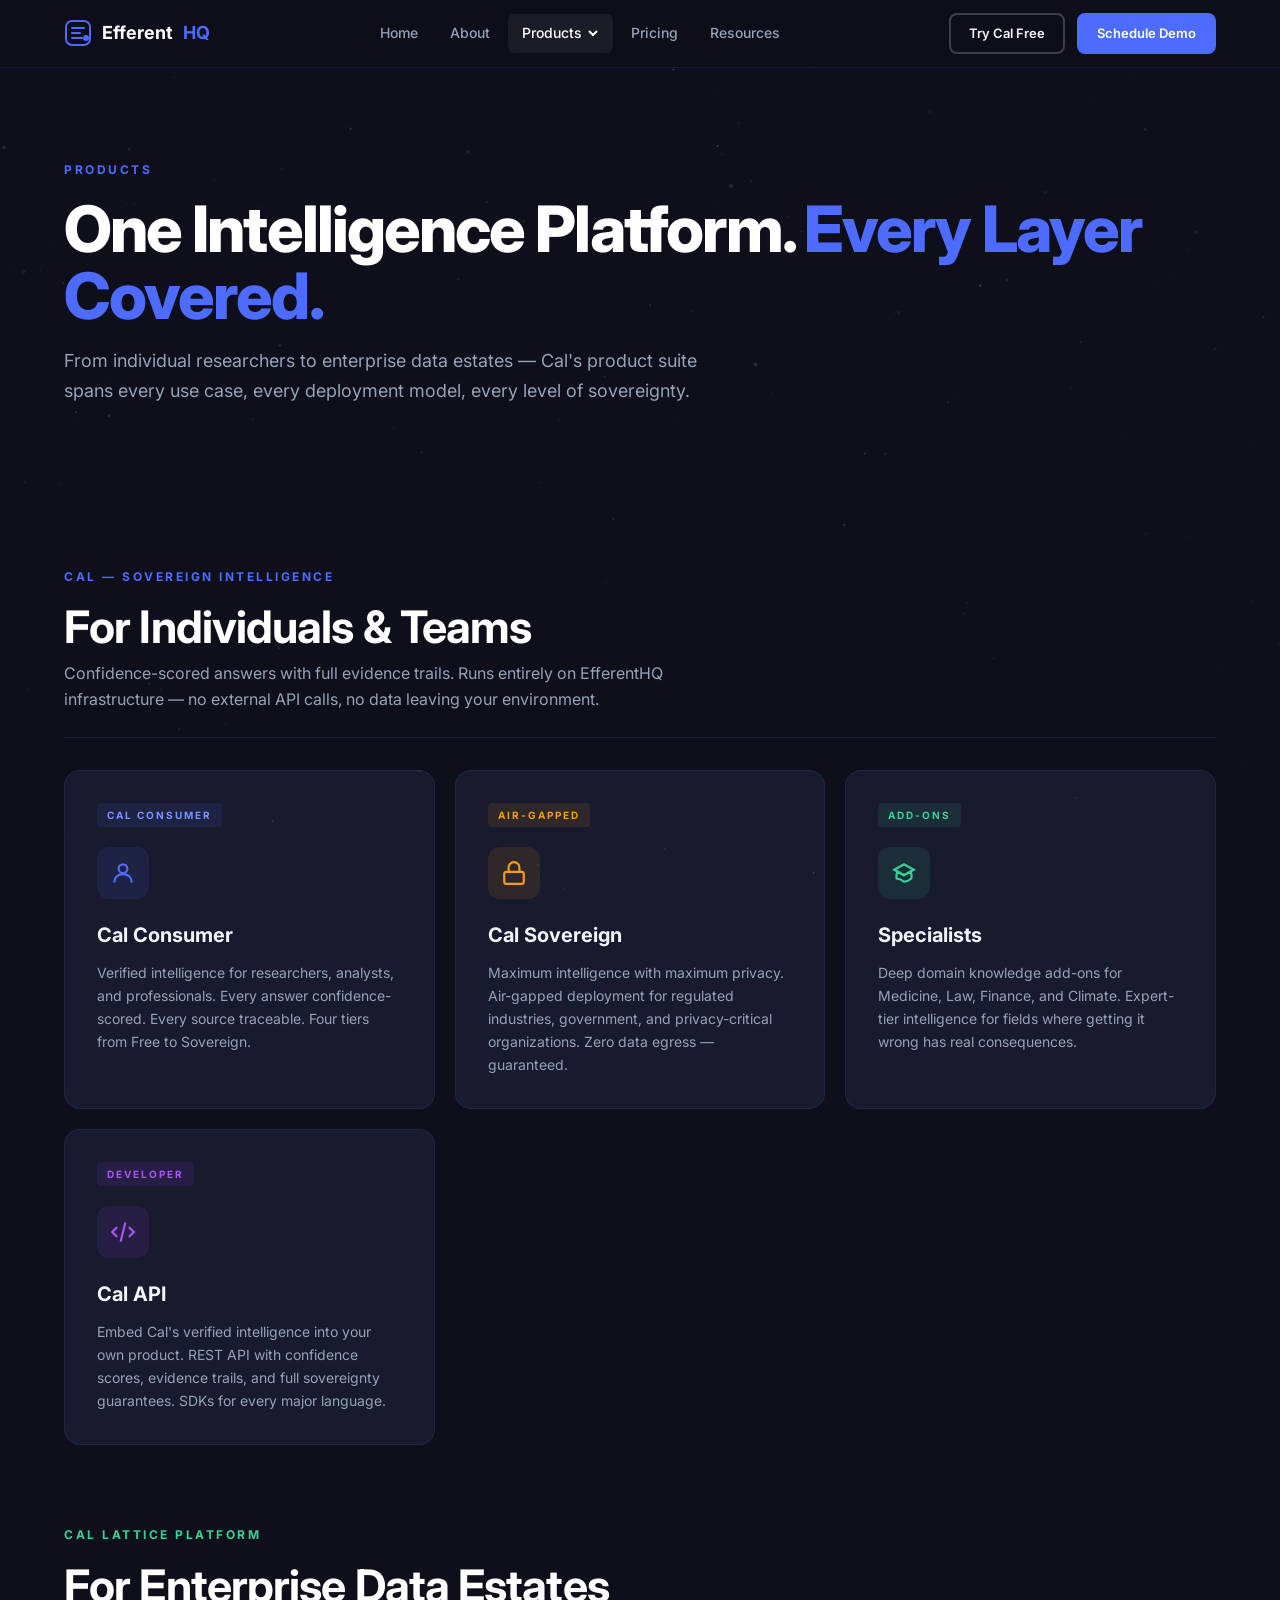
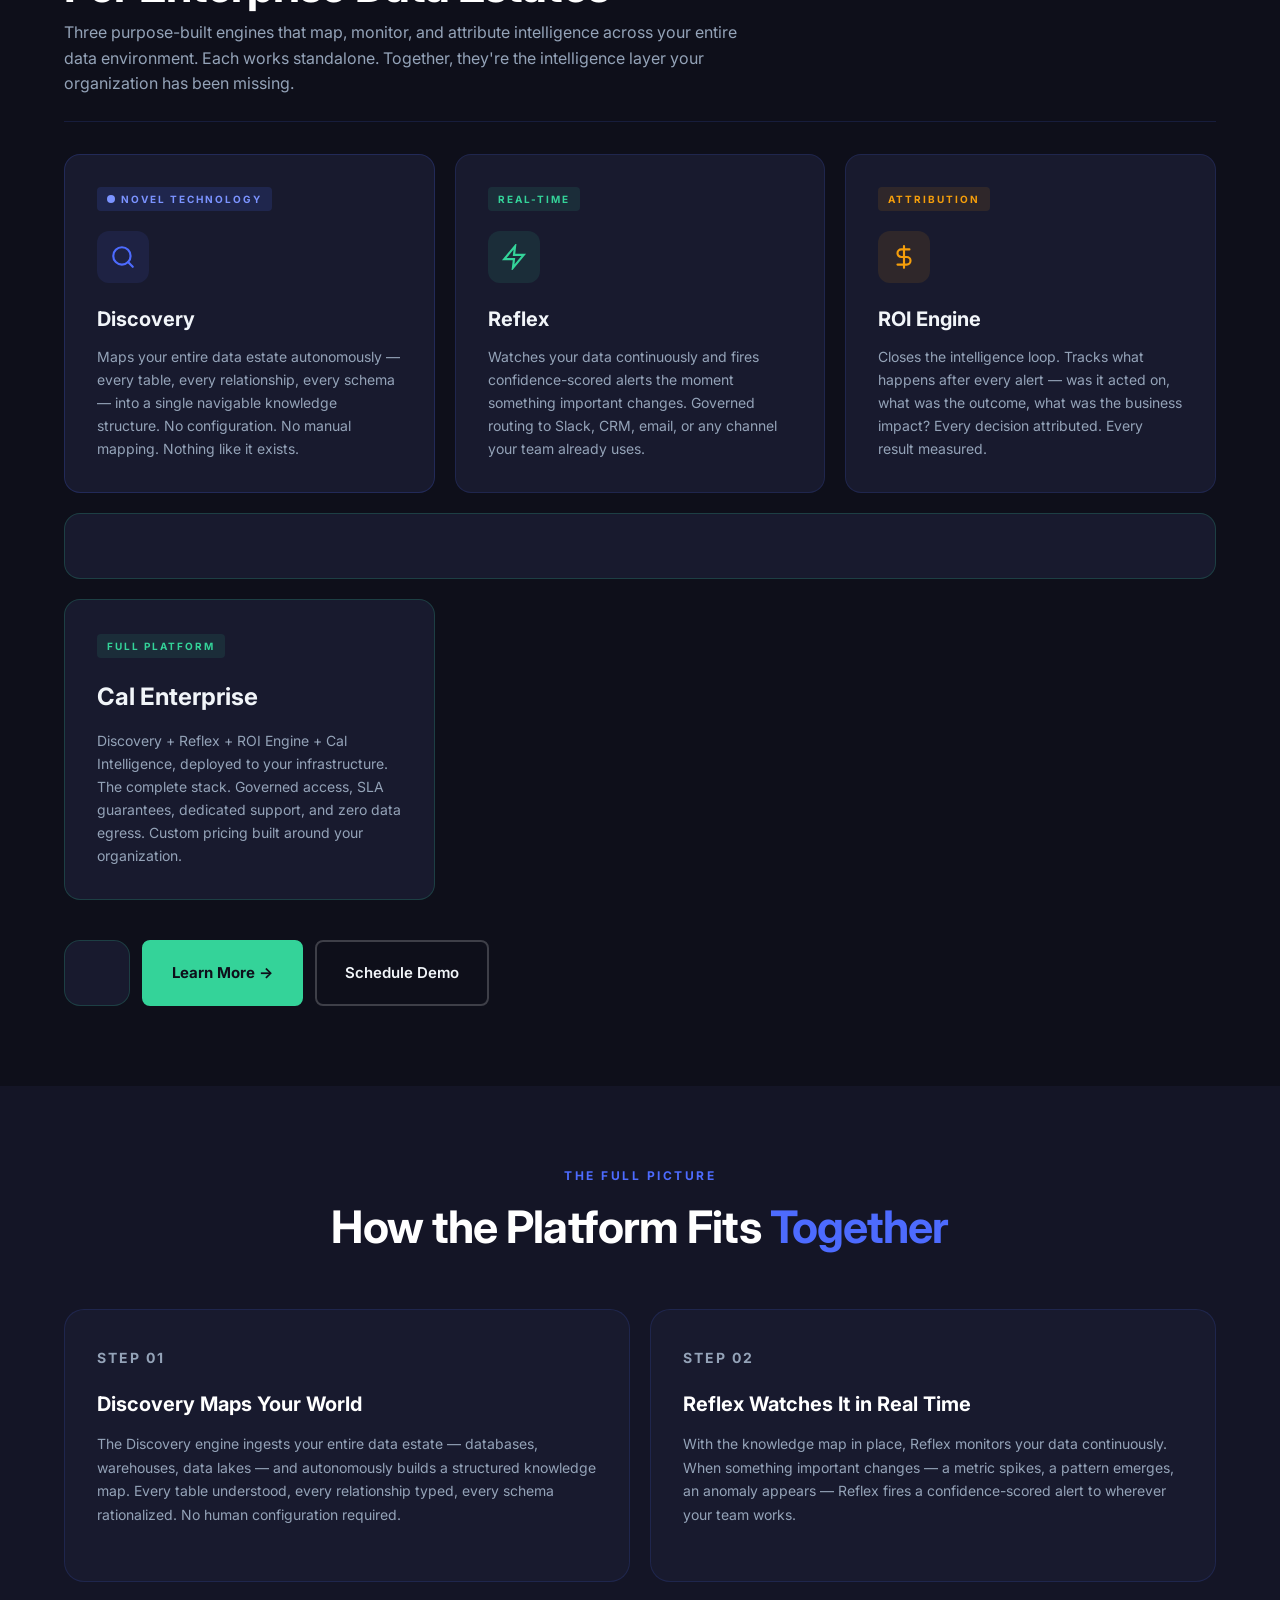
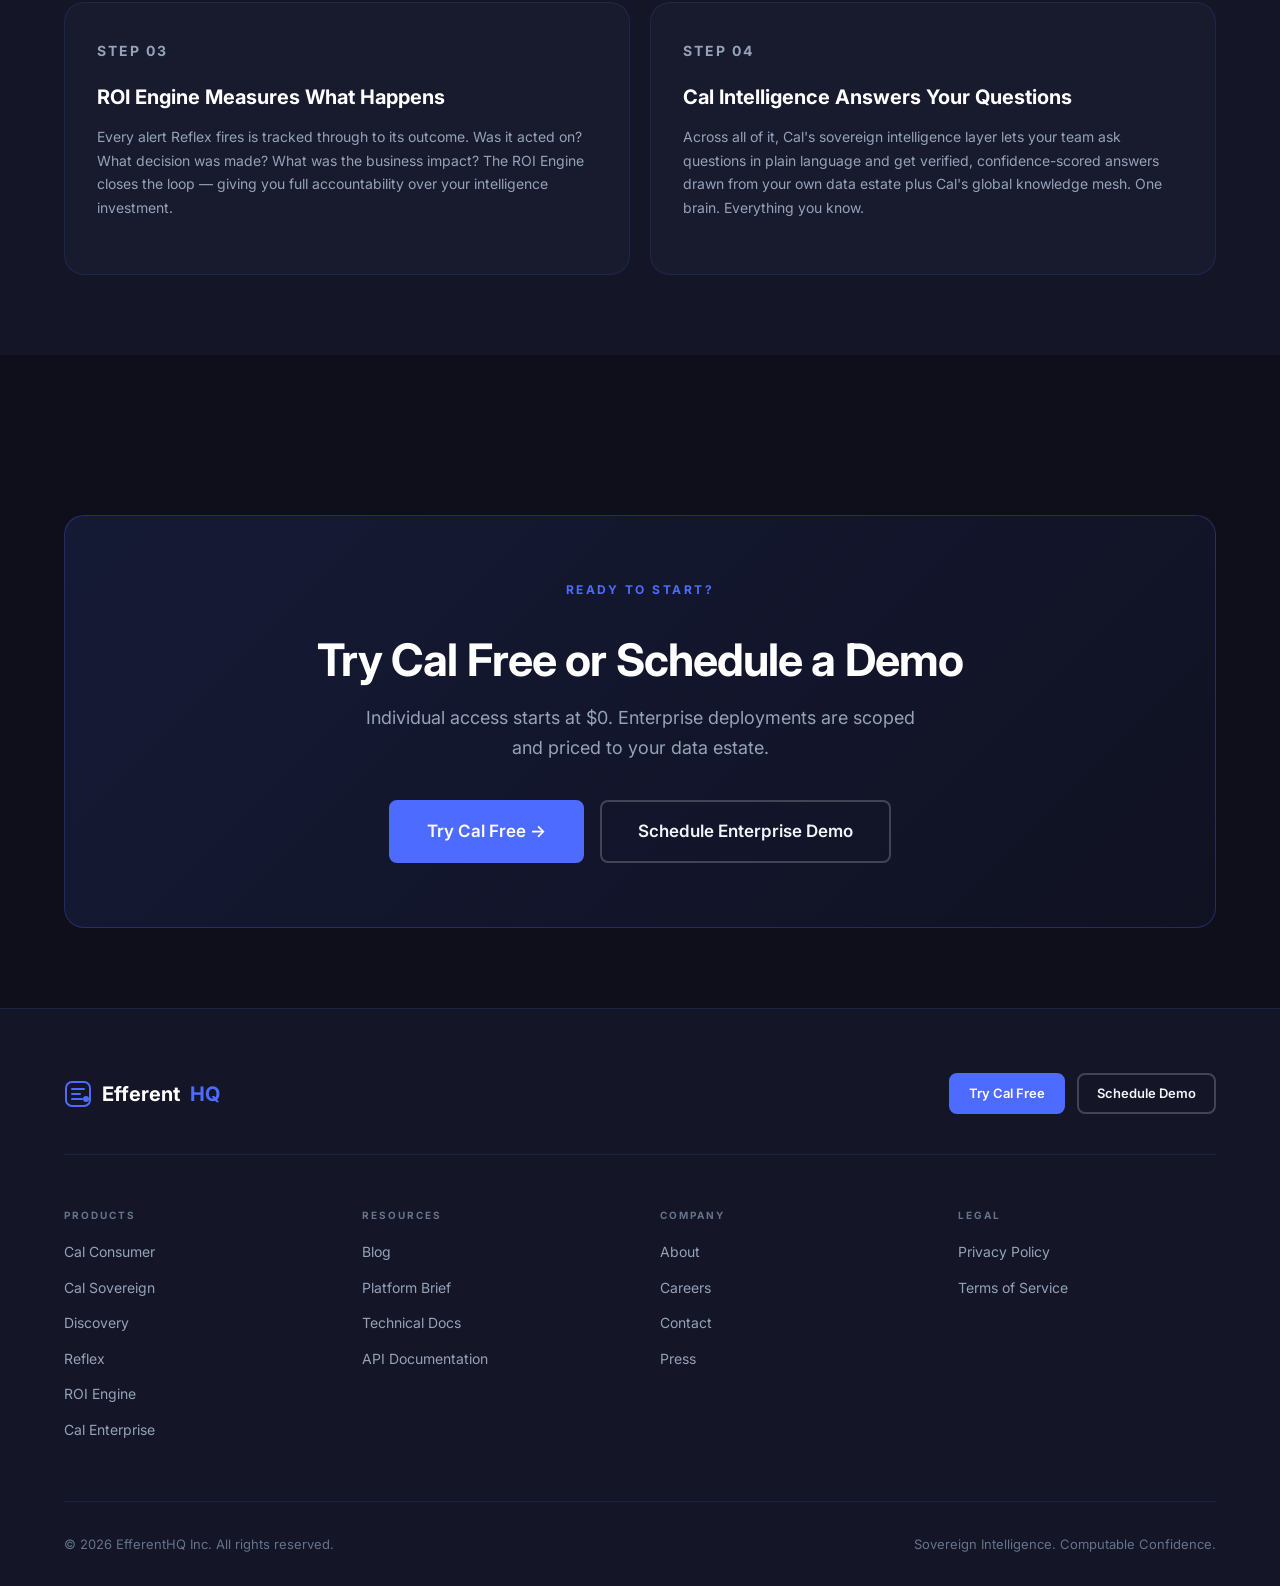
==== commit 920f6677: "Phase 12: Reword Specialists in products dropdown Made-with: Cursor" ====
--- a/products/index.html
+++ b/products/index.html
@@ -70,7 +70,7 @@
             <div class="dropdown-section-label">Cal — Sovereign Intelligence</div>
             <a href="cal-consumer.html" class="dropdown-item"><strong>Cal Consumer</strong><span>Verified answers for researchers &amp; professionals</span></a>
             <a href="cal-sovereign.html" class="dropdown-item"><strong>Cal Sovereign</strong><span>Air-gapped deployment for privacy-critical teams</span></a>
-            <a href="specialists.html" class="dropdown-item"><strong>Specialists</strong><span>Domain add-ons: Medicine, Law, Finance, Climate</span></a>
+            <a href="specialists.html" class="dropdown-item"><strong>Specialist Domains</strong><span>Deep knowledge layers for regulated industries</span></a>
             <a href="cal-api.html" class="dropdown-item"><strong>Cal API</strong><span>Developer platform — embed Cal in your product</span></a>
           </div>
           <div class="dropdown-divider"></div>
--- a/style.css
+++ b/style.css
@@ -443,8 +443,12 @@
   display: grid;
   grid-template-columns: repeat(4, 1fr);
 }
+.feature-strip-2col {
+  grid-template-columns: repeat(2, 1fr);
+  max-width: 960px;
+}
 .feature-strip-item {
-  padding: 20px 20px;
+  padding: 28px 32px;
   border-right: 1px solid rgba(77,107,254,0.1);
   transition: var(--transition);
   position: relative;
@@ -475,6 +479,99 @@
   box-shadow: 0 0 6px var(--blue-glow);
 }
 .feature-strip-item p { font-size: 13px; color: var(--text-muted); line-height: 1.65; }
+
+/* ============================
+   METRICS BAR
+   ============================ */
+.metrics-bar {
+  display: grid;
+  grid-template-columns: repeat(4, 1fr);
+  gap: 24px;
+  background: var(--bg-card);
+  border: 1px solid var(--border-subtle);
+  border-radius: var(--radius-xl);
+  padding: 40px 32px;
+  text-align: center;
+}
+.metric-number {
+  font-size: clamp(32px, 4vw, 48px);
+  font-weight: 800;
+  letter-spacing: -0.03em;
+  line-height: 1;
+  margin-bottom: 8px;
+}
+.metric-label {
+  font-size: 13px;
+  color: var(--text-muted);
+  line-height: 1.4;
+}
+@media (max-width: 768px) {
+  .metrics-bar { grid-template-columns: repeat(2, 1fr); gap: 32px 16px; }
+}
+@media (max-width: 480px) {
+  .metrics-bar { grid-template-columns: 1fr; gap: 24px; }
+}
+
+/* ============================
+   PIPELINE DIAGRAM
+   ============================ */
+.pipeline {
+  display: flex;
+  align-items: flex-start;
+  justify-content: center;
+  gap: 0;
+}
+.pipeline-stage {
+  flex: 1;
+  max-width: 200px;
+  text-align: center;
+  background: var(--bg-card);
+  border: 1px solid var(--border-subtle);
+  border-radius: var(--radius-lg);
+  padding: 28px 16px 24px;
+  transition: var(--transition);
+}
+.pipeline-stage:hover {
+  border-color: var(--border-medium);
+  transform: translateY(-2px);
+  box-shadow: var(--shadow-lg);
+}
+.pipeline-icon {
+  width: 48px; height: 48px;
+  background: rgba(77,107,254,0.08);
+  border-radius: 12px;
+  display: flex; align-items: center; justify-content: center;
+  margin: 0 auto 14px;
+}
+.pipeline-stage h4 {
+  font-size: 13px; font-weight: 700;
+  color: var(--white);
+  margin-bottom: 6px;
+}
+.pipeline-stage p {
+  font-size: 12px;
+  color: var(--text-muted);
+  line-height: 1.5;
+}
+.pipeline-arrow {
+  display: flex; align-items: center; justify-content: center;
+  padding: 0 6px;
+  margin-top: 40px;
+  flex-shrink: 0;
+}
+@media (max-width: 768px) {
+  .pipeline {
+    flex-direction: column;
+    align-items: center;
+    gap: 0;
+  }
+  .pipeline-stage { max-width: 100%; width: 100%; }
+  .pipeline-arrow {
+    margin-top: 0;
+    padding: 8px 0;
+    transform: rotate(90deg);
+  }
+}
 
 /* ============================
    CARDS
@@ -616,6 +713,23 @@
 }
 .diff-item h3 { font-size: 20px; font-weight: 700; color: var(--white); margin-bottom: 12px; }
 .diff-item > p { font-size: 14px; color: var(--text-secondary); line-height: 1.7; margin-bottom: 18px; }
+.tech-details {
+  max-height: 0;
+  overflow: hidden;
+  transition: max-height 0.35s ease;
+}
+.tech-details.expanded {
+  max-height: 120px;
+}
+.tech-toggle {
+  background: none; border: none; cursor: pointer;
+  font-size: 12px; font-weight: 600;
+  color: var(--text-muted);
+  padding: 0; margin-top: 12px;
+  transition: color 0.2s;
+  letter-spacing: 0.3px;
+}
+.tech-toggle:hover { color: var(--blue-light); }
 .diff-tags {
   display: flex; flex-wrap: wrap; gap: 8px;
   padding-top: 16px;
@@ -884,6 +998,38 @@
 .mission-block p { font-size: 18px; color: var(--text-secondary); line-height: 1.75; }
 
 /* Use Cases */
+.comparison-grid {
+  display: grid;
+  grid-template-columns: 1fr 1fr;
+  gap: 24px;
+}
+.comparison-col {
+  background: var(--bg-card);
+  border: 1px solid var(--border-subtle);
+  border-radius: var(--radius-xl);
+  padding: 32px;
+}
+.comparison-old { opacity: 0.7; }
+.comparison-cal { border-color: rgba(52,211,153,0.25); }
+.comparison-row {
+  padding: 14px 0;
+  border-bottom: 1px solid var(--border-subtle);
+}
+.comparison-row:last-child { border-bottom: none; }
+.comparison-label {
+  font-size: 11px; font-weight: 700;
+  letter-spacing: 1px; text-transform: uppercase;
+  color: var(--text-muted);
+  margin-bottom: 4px;
+}
+.comparison-row p:last-child {
+  font-size: 14px; color: var(--text-secondary); line-height: 1.5;
+}
+.comparison-cal .comparison-row p:last-child { color: var(--white); }
+@media (max-width: 768px) {
+  .comparison-grid { grid-template-columns: 1fr; }
+}
+
 .use-case-grid { display: grid; grid-template-columns: repeat(3, 1fr); gap: 20px; }
 .use-case-card {
   background: var(--bg-card);
@@ -894,7 +1040,7 @@
 }
 .use-case-card:hover { border-color: var(--border-medium); transform: translateY(-2px); }
 .use-case-icon {
-  width: 44px; height: 44px;
+  width: 52px; height: 52px;
   background: rgba(77,107,254,0.1);
   border-radius: 10px;
   display: flex; align-items: center; justify-content: center;
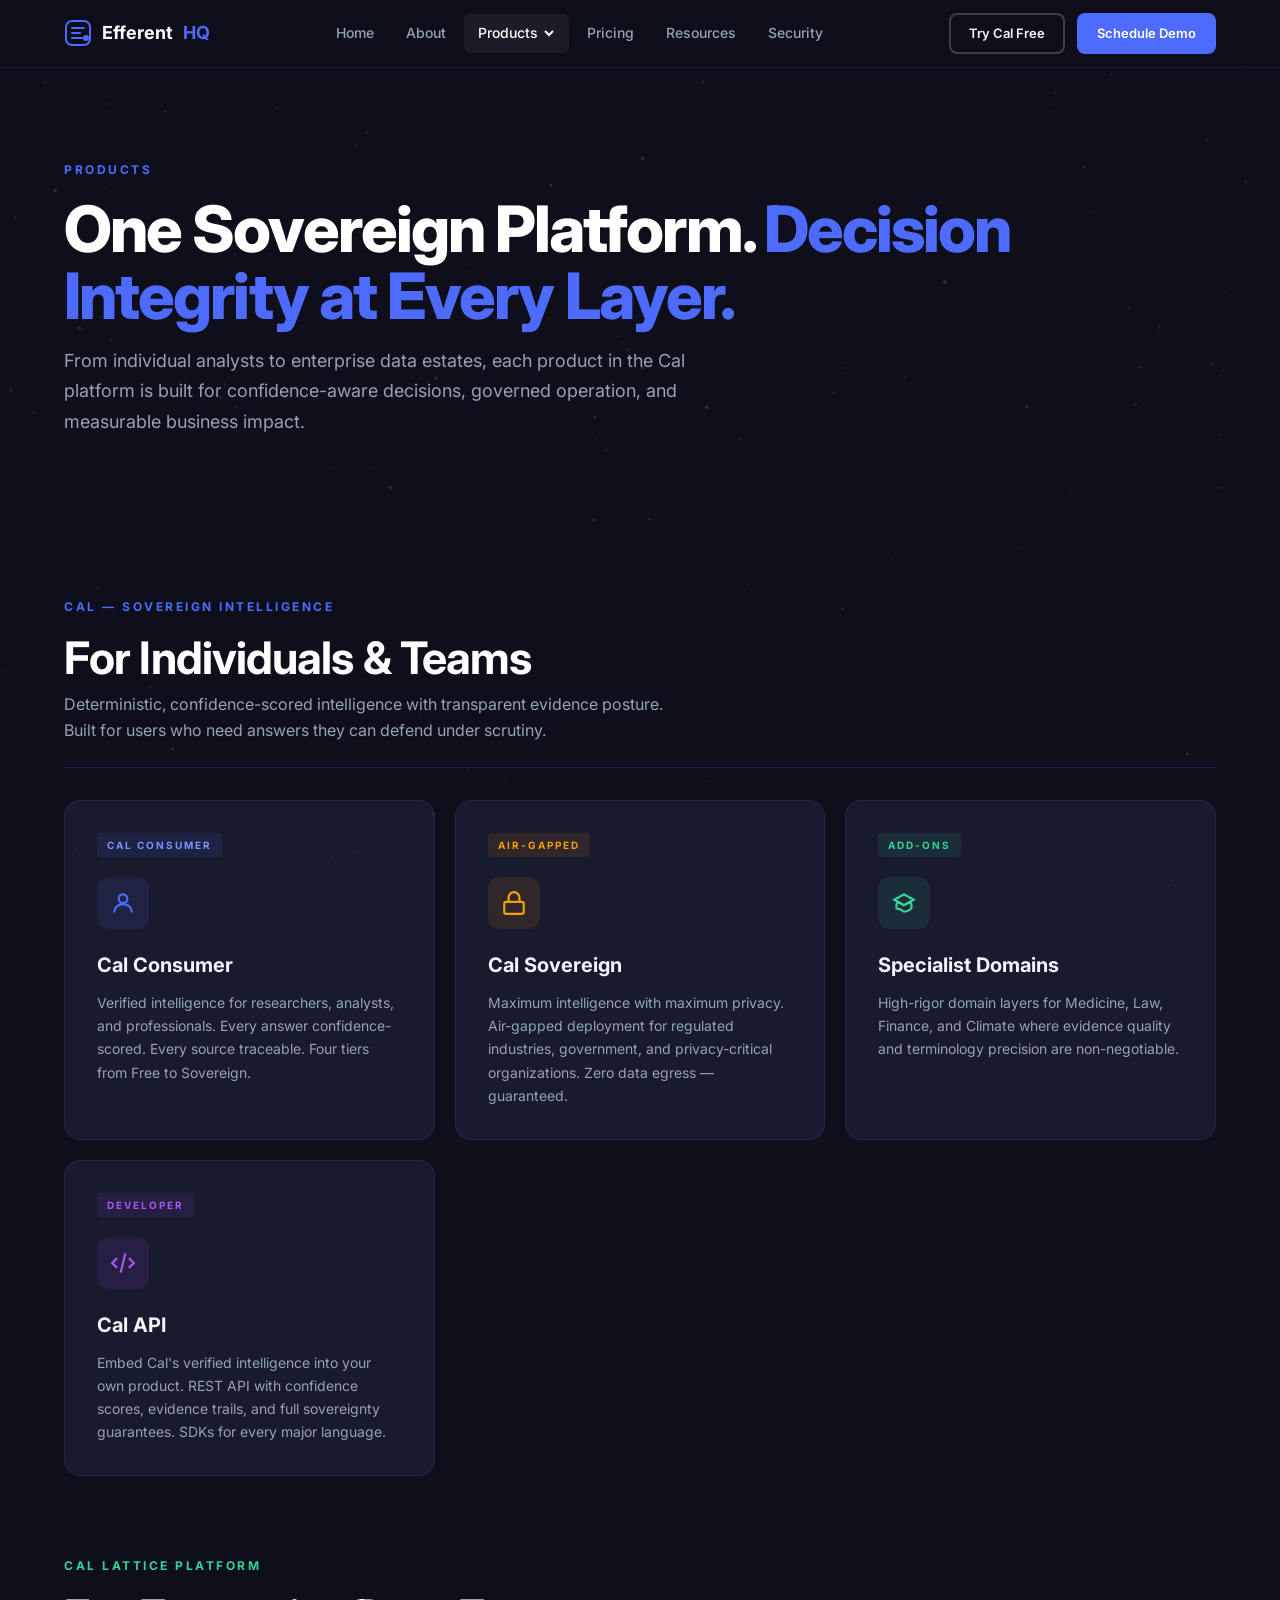
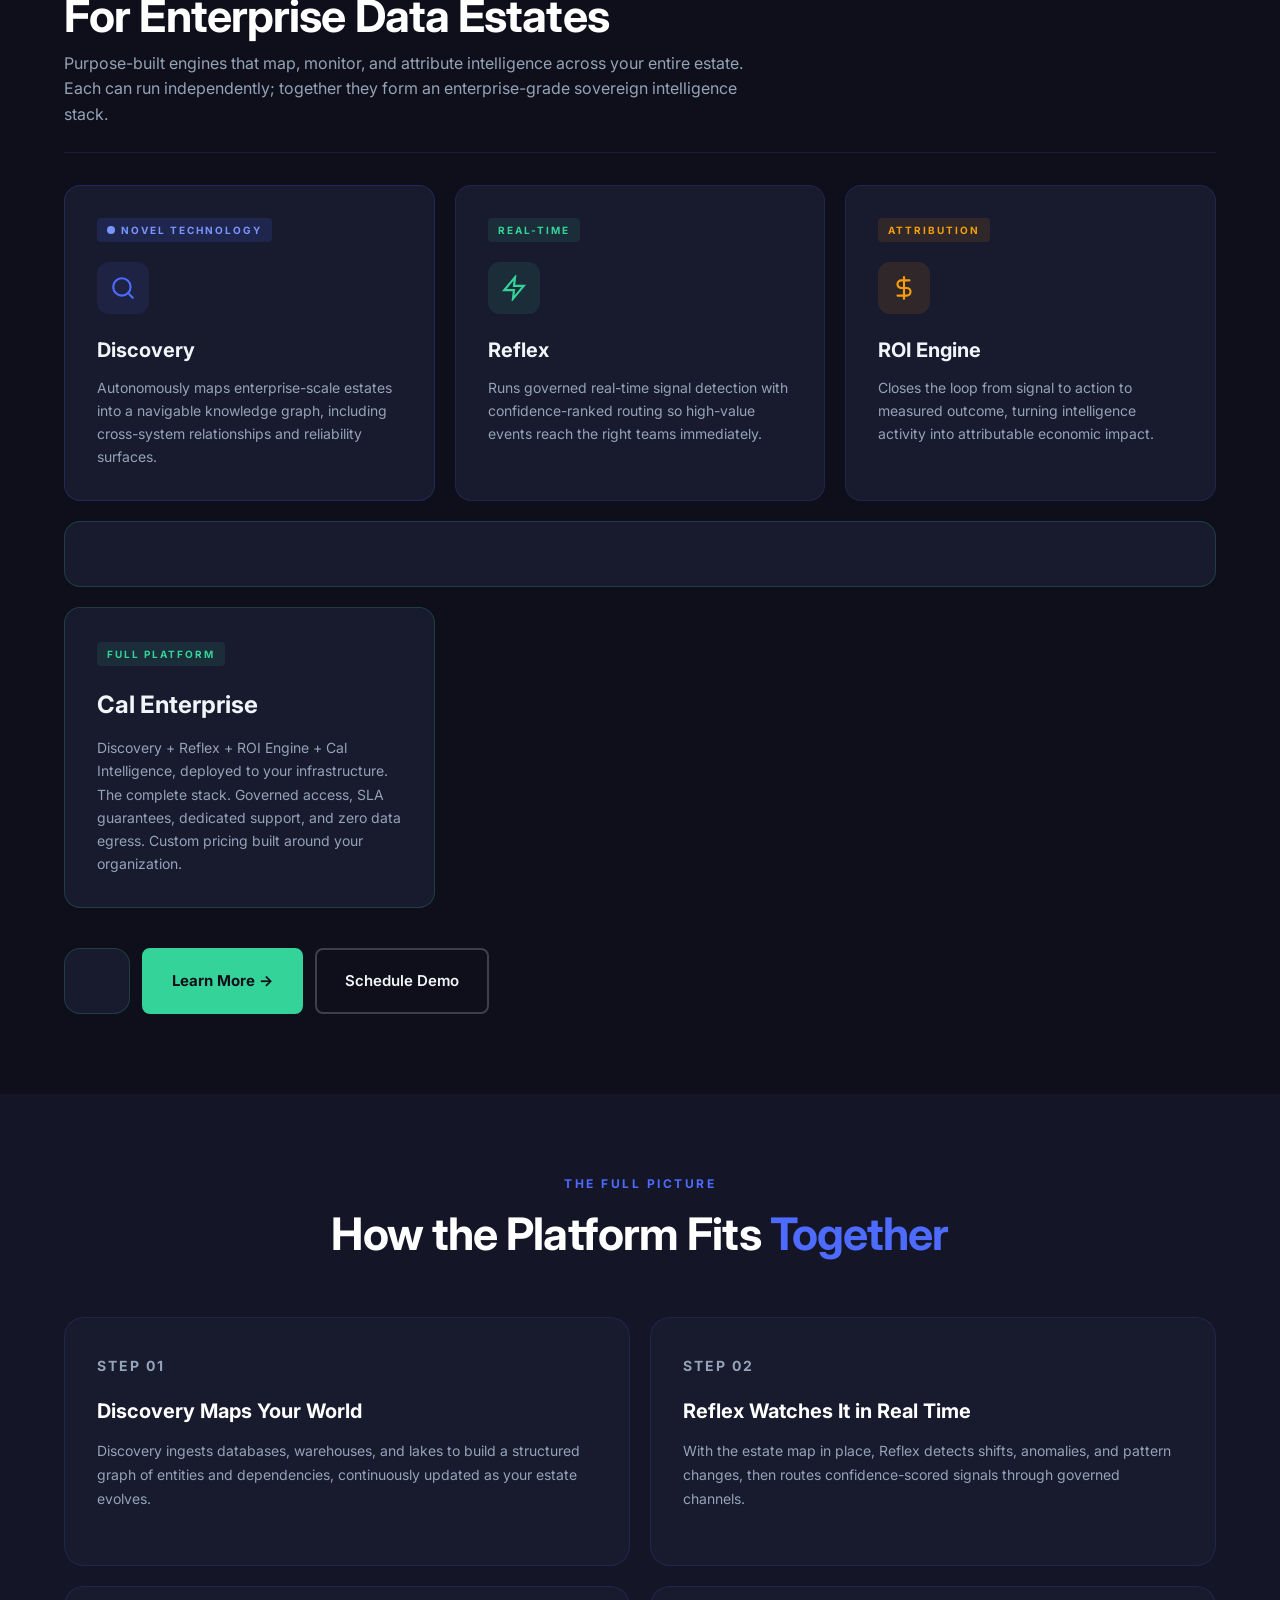
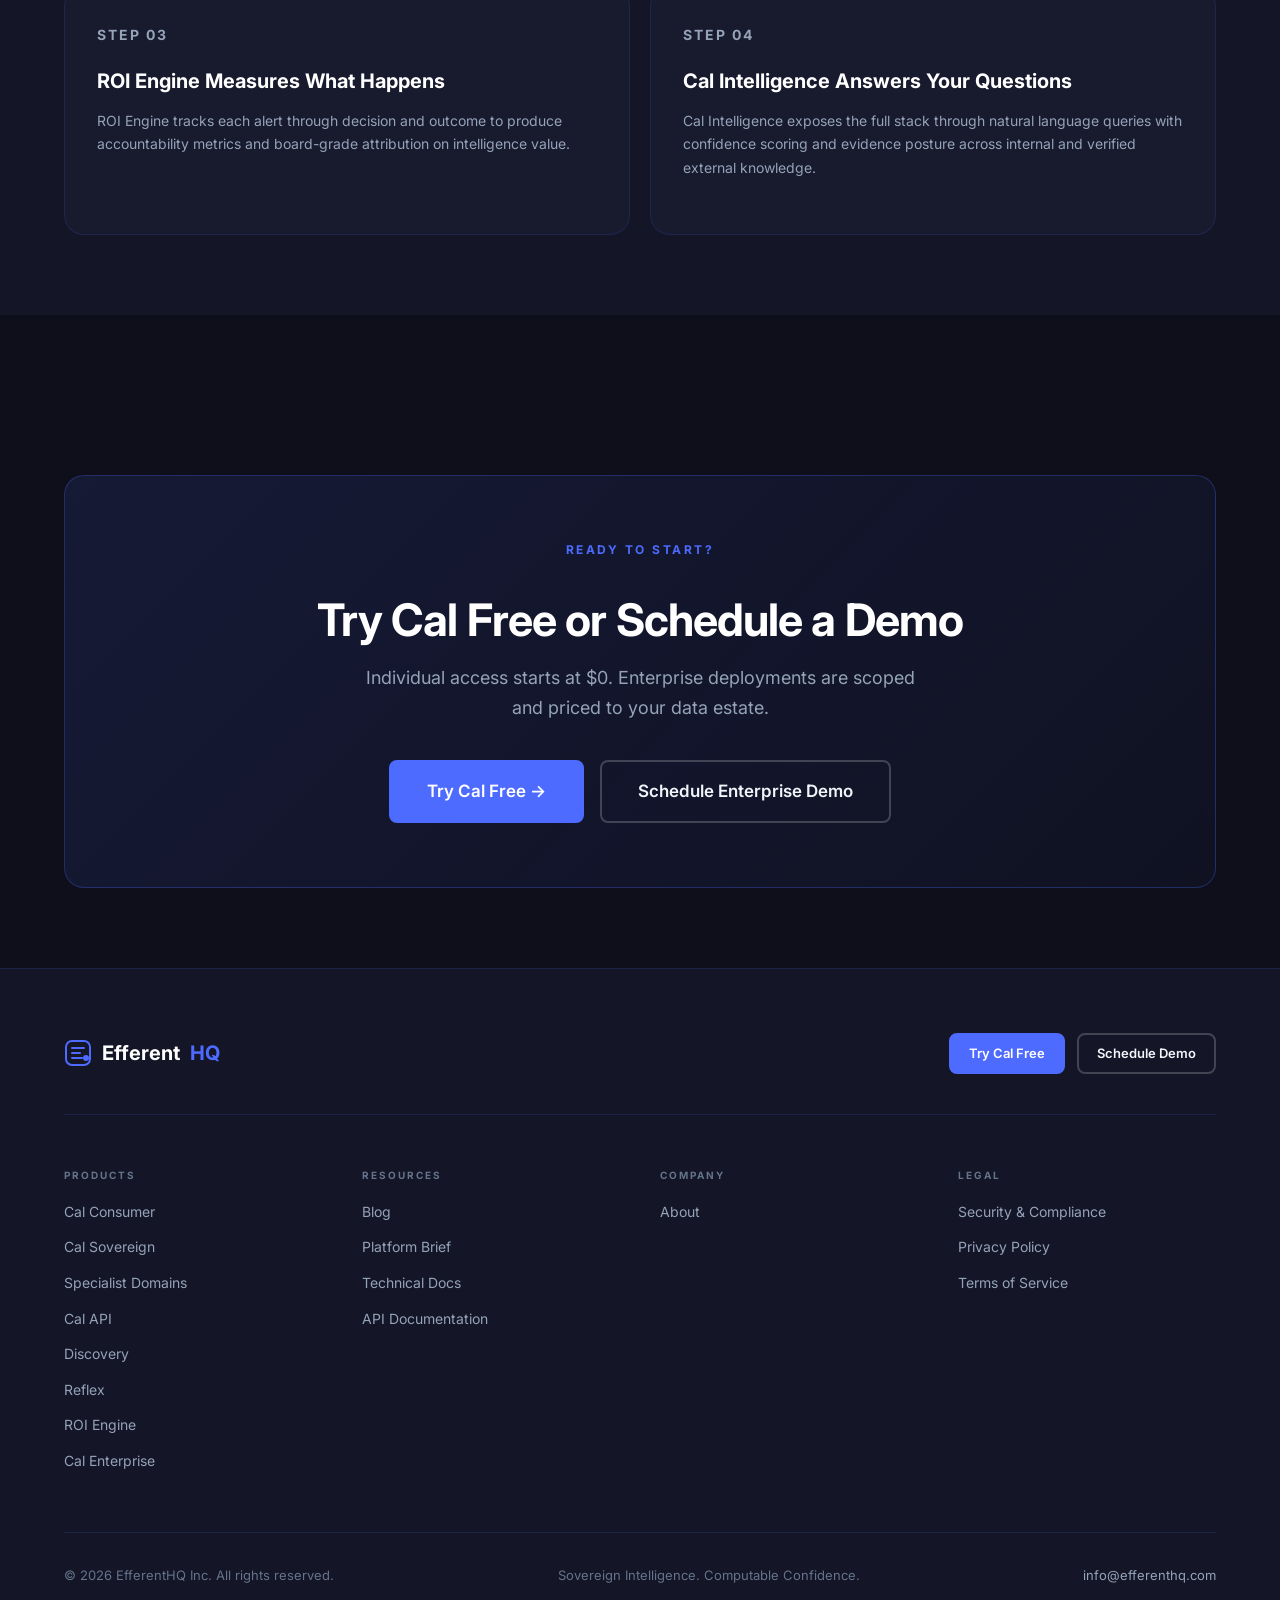
==== commit 60f51a2e: "Ship phase-2 website QA fixes and trust polish. Align pricing and product terminology, add security/" ====
--- a/products/index.html
+++ b/products/index.html
@@ -76,15 +76,15 @@
           <div class="dropdown-divider"></div>
           <div class="dropdown-section">
             <div class="dropdown-section-label">Cal Lattice Platform</div>
-            <a href="discovery.html" class="dropdown-item"><strong>Discovery</strong><span>Map your entire data estate automatically</span></a>
-            <a href="reflex.html" class="dropdown-item"><strong>Reflex</strong><span>Real-time signal detection and governed alerts</span></a>
-            <a href="roi-engine.html" class="dropdown-item"><strong>ROI Engine</strong><span>Decision attribution and outcome tracking</span></a>
-            <a href="cal-enterprise.html" class="dropdown-item"><strong>Cal Enterprise</strong><span>Full stack: Discovery + Reflex + Cal Intelligence</span></a>
+            <a href="discovery.html" class="dropdown-item"><strong>Discovery</strong><span>See your entire data estate as a single navigable map</span></a>
+            <a href="reflex.html" class="dropdown-item"><strong>Reflex</strong><span>Real-time business intelligence and signal detection</span></a>
+            <a href="roi-engine.html" class="dropdown-item"><strong>ROI Engine</strong><span>Outcome tracking & decision attribution</span></a>
+            <a href="cal-enterprise.html" class="dropdown-item"><strong>Cal Enterprise</strong><span>Full stack: Discovery + Reflex + ROI Engine</span></a>
           </div>
         </div>
       </li>
       <li><a href="../pricing.html">Pricing</a></li>
-      <li><a href="../resources.html">Resources</a></li>
+      <li><a href="../resources.html">Resources</a></li><li><a href="../security.html">Security</a></li>
     </ul>
     <div class="nav-actions">
       <a href="../pricing.html" class="btn btn-outline btn-sm">Try Cal Free</a>
@@ -100,8 +100,8 @@
   <canvas id="products-canvas"></canvas>
   <div class="container page-hero-content">
     <p class="eyebrow">Products</p>
-    <h1 class="headline-xl" style="margin-bottom:16px;">One Intelligence Platform. <span class="text-blue">Every Layer Covered.</span></h1>
-    <p class="body-lg" style="max-width:680px;">From individual researchers to enterprise data estates — Cal's product suite spans every use case, every deployment model, every level of sovereignty.</p>
+    <h1 class="headline-xl" style="margin-bottom:16px;">One Sovereign Platform. <span class="text-blue">Decision Integrity at Every Layer.</span></h1>
+    <p class="body-lg" style="max-width:680px;">From individual analysts to enterprise data estates, each product in the Cal platform is built for confidence-aware decisions, governed operation, and measurable business impact.</p>
   </div>
 </section>
 
@@ -112,7 +112,7 @@
     <div class="suite-header">
       <p class="eyebrow">Cal — Sovereign Intelligence</p>
       <h2 class="headline-lg">For Individuals &amp; Teams</h2>
-      <p class="body-md" style="max-width:600px;">Confidence-scored answers with full evidence trails. Runs entirely on EfferentHQ infrastructure — no external API calls, no data leaving your environment.</p>
+      <p class="body-md" style="max-width:600px;">Deterministic, confidence-scored intelligence with transparent evidence posture. Built for users who need answers they can defend under scrutiny.</p>
     </div>
 
     <div class="products-grid" style="margin-bottom:80px;">
@@ -140,8 +140,8 @@
         <div class="product-icon" style="background:rgba(52,211,153,0.1);">
           <svg width="26" height="26" viewBox="0 0 24 24" fill="none" stroke="#34D399" stroke-width="2" stroke-linecap="round"><path d="M12 14l9-5-9-5-9 5 9 5z"/><path d="M12 14l6.16-3.422a12.083 12.083 0 01.665 6.479A11.952 11.952 0 0112 20.055a11.952 11.952 0 00-6.824-2.998 12.078 12.078 0 01.665-6.479L12 14z"/></svg>
         </div>
-        <h3>Specialists</h3>
-        <p>Deep domain knowledge add-ons for Medicine, Law, Finance, and Climate. Expert-tier intelligence for fields where getting it wrong has real consequences.</p>
+        <h3>Specialist Domains</h3>
+        <p>High-rigor domain layers for Medicine, Law, Finance, and Climate where evidence quality and terminology precision are non-negotiable.</p>
       </a>
 
       <a href="cal-api.html" class="product-tile">
@@ -159,7 +159,7 @@
     <div class="suite-header">
       <p class="eyebrow" style="color:var(--green);">Cal Lattice Platform</p>
       <h2 class="headline-lg">For Enterprise Data Estates</h2>
-      <p class="body-md" style="max-width:680px;">Three purpose-built engines that map, monitor, and attribute intelligence across your entire data environment. Each works standalone. Together, they're the intelligence layer your organization has been missing.</p>
+      <p class="body-md" style="max-width:680px;">Purpose-built engines that map, monitor, and attribute intelligence across your entire estate. Each can run independently; together they form an enterprise-grade sovereign intelligence stack.</p>
     </div>
 
     <div class="products-grid">
@@ -173,7 +173,7 @@
           <svg width="26" height="26" viewBox="0 0 24 24" fill="none" stroke="#4D6BFE" stroke-width="2" stroke-linecap="round"><circle cx="11" cy="11" r="8"/><path d="M21 21l-4.35-4.35"/></svg>
         </div>
         <h3>Discovery</h3>
-        <p>Maps your entire data estate autonomously — every table, every relationship, every schema — into a single navigable knowledge structure. No configuration. No manual mapping. Nothing like it exists.</p>
+        <p>Autonomously maps enterprise-scale estates into a navigable knowledge graph, including cross-system relationships and reliability surfaces.</p>
       </a>
 
       <a href="reflex.html" class="product-tile">
@@ -182,7 +182,7 @@
           <svg width="26" height="26" viewBox="0 0 24 24" fill="none" stroke="#34D399" stroke-width="2" stroke-linecap="round"><path d="M13 2L3 14h9l-1 8 10-12h-9l1-8z"/></svg>
         </div>
         <h3>Reflex</h3>
-        <p>Watches your data continuously and fires confidence-scored alerts the moment something important changes. Governed routing to Slack, CRM, email, or any channel your team already uses.</p>
+        <p>Runs governed real-time signal detection with confidence-ranked routing so high-value events reach the right teams immediately.</p>
       </a>
 
       <a href="roi-engine.html" class="product-tile">
@@ -191,7 +191,7 @@
           <svg width="26" height="26" viewBox="0 0 24 24" fill="none" stroke="#F59E0B" stroke-width="2" stroke-linecap="round"><path d="M12 2v20M17 5H9.5a3.5 3.5 0 000 7h5a3.5 3.5 0 010 7H6"/></svg>
         </div>
         <h3>ROI Engine</h3>
-        <p>Closes the intelligence loop. Tracks what happens after every alert — was it acted on, what was the outcome, what was the business impact? Every decision attributed. Every result measured.</p>
+        <p>Closes the loop from signal to action to measured outcome, turning intelligence activity into attributable economic impact.</p>
       </a>
 
       <a href="cal-enterprise.html" class="product-tile" style="border-color:rgba(52,211,153,0.2);grid-column:span 3;">
@@ -223,22 +223,22 @@
       <div class="diff-item">
         <p class="diff-number">STEP 01</p>
         <h3>Discovery Maps Your World</h3>
-        <p>The Discovery engine ingests your entire data estate — databases, warehouses, data lakes — and autonomously builds a structured knowledge map. Every table understood, every relationship typed, every schema rationalized. No human configuration required.</p>
+        <p>Discovery ingests databases, warehouses, and lakes to build a structured graph of entities and dependencies, continuously updated as your estate evolves.</p>
       </div>
       <div class="diff-item">
         <p class="diff-number">STEP 02</p>
         <h3>Reflex Watches It in Real Time</h3>
-        <p>With the knowledge map in place, Reflex monitors your data continuously. When something important changes — a metric spikes, a pattern emerges, an anomaly appears — Reflex fires a confidence-scored alert to wherever your team works.</p>
+        <p>With the estate map in place, Reflex detects shifts, anomalies, and pattern changes, then routes confidence-scored signals through governed channels.</p>
       </div>
       <div class="diff-item">
         <p class="diff-number">STEP 03</p>
         <h3>ROI Engine Measures What Happens</h3>
-        <p>Every alert Reflex fires is tracked through to its outcome. Was it acted on? What decision was made? What was the business impact? The ROI Engine closes the loop — giving you full accountability over your intelligence investment.</p>
+        <p>ROI Engine tracks each alert through decision and outcome to produce accountability metrics and board-grade attribution on intelligence value.</p>
       </div>
       <div class="diff-item">
         <p class="diff-number">STEP 04</p>
         <h3>Cal Intelligence Answers Your Questions</h3>
-        <p>Across all of it, Cal's sovereign intelligence layer lets your team ask questions in plain language and get verified, confidence-scored answers drawn from your own data estate plus Cal's global knowledge mesh. One brain. Everything you know.</p>
+        <p>Cal Intelligence exposes the full stack through natural language queries with confidence scoring and evidence posture across internal and verified external knowledge.</p>
       </div>
     </div>
   </div>
@@ -271,35 +271,20 @@
       </div>
     </div>
     <div class="footer-columns">
-      <div class="footer-col"><h5>Products</h5><ul>
-        <li><a href="cal-consumer.html">Cal Consumer</a></li>
-        <li><a href="cal-sovereign.html">Cal Sovereign</a></li>
-        <li><a href="discovery.html">Discovery</a></li>
-        <li><a href="reflex.html">Reflex</a></li>
-        <li><a href="roi-engine.html">ROI Engine</a></li>
-        <li><a href="cal-enterprise.html">Cal Enterprise</a></li>
-      </ul></div>
+      <div class="footer-col"><h5>Products</h5><ul><li><a href="cal-consumer.html">Cal Consumer</a></li><li><a href="cal-sovereign.html">Cal Sovereign</a></li><li><a href="specialists.html">Specialist Domains</a></li><li><a href="cal-api.html">Cal API</a></li><li><a href="discovery.html">Discovery</a></li><li><a href="reflex.html">Reflex</a></li><li><a href="roi-engine.html">ROI Engine</a></li><li><a href="cal-enterprise.html">Cal Enterprise</a></li></ul></div>
       <div class="footer-col"><h5>Resources</h5><ul>
         <li><a href="../resources.html">Blog</a></li>
         <li><a href="../resources.html">Platform Brief</a></li>
         <li><a href="../resources.html">Technical Docs</a></li>
         <li><a href="../resources.html">API Documentation</a></li>
       </ul></div>
-      <div class="footer-col"><h5>Company</h5><ul>
-        <li><a href="../about.html">About</a></li>
-        <li><a href="#">Careers</a></li>
-        <li><a href="../index.html#contact">Contact</a></li>
-        <li><a href="#">Press</a></li>
-      </ul></div>
-      <div class="footer-col"><h5>Legal</h5><ul>
-        <li><a href="#">Privacy Policy</a></li>
-        <li><a href="#">Terms of Service</a></li>
-      </ul></div>
+      <div class="footer-col"><h5>Company</h5><ul><li><a href="../about.html">About</a></li></ul></div>
+      <div class="footer-col"><h5>Legal</h5><ul><li><a href="../security.html">Security &amp; Compliance</a></li><li><a href="#">Privacy Policy</a></li><li><a href="#">Terms of Service</a></li></ul></div>
     </div>
     <div class="footer-bottom">
       <p>© 2026 EfferentHQ Inc. All rights reserved.</p>
       <p>Sovereign Intelligence. Computable Confidence.</p>
-    </div>
+    <p><a href="mailto:info@efferenthq.com" style="color:var(--text-secondary);text-decoration:none;">info@efferenthq.com</a></p></div>
   </div>
 </footer>
 
@@ -309,5 +294,25 @@
     initParticles('products-canvas', { count: 60, speed: 0.15, connectionDist: 110, maxOpacity: 0.35 });
   });
 </script>
+
+<!-- Basic CTA tracking — replace GA_MEASUREMENT_ID with your GA4 ID -->
+<script async src="https://www.googletagmanager.com/gtag/js?id=GA_MEASUREMENT_ID"></script>
+<script>
+  window.dataLayer = window.dataLayer || [];
+  function gtag(){dataLayer.push(arguments);}
+  gtag('js', new Date());
+  gtag('config', 'GA_MEASUREMENT_ID');
+  document.addEventListener('DOMContentLoaded', function() {
+    document.querySelectorAll('a[href*="demo"], a[href*="trial"], a[href*="free"], button').forEach(function(el) {
+      el.addEventListener('click', function() {
+        gtag('event', 'cta_click', {
+          'event_category': 'engagement',
+          'event_label': (el.textContent || '').trim().substring(0, 50),
+          'page_location': window.location.pathname
+        });
+      });
+    });
+  });
+</script>
 </body>
 </html>
--- a/style.css
+++ b/style.css
@@ -713,23 +713,6 @@
 }
 .diff-item h3 { font-size: 20px; font-weight: 700; color: var(--white); margin-bottom: 12px; }
 .diff-item > p { font-size: 14px; color: var(--text-secondary); line-height: 1.7; margin-bottom: 18px; }
-.tech-details {
-  max-height: 0;
-  overflow: hidden;
-  transition: max-height 0.35s ease;
-}
-.tech-details.expanded {
-  max-height: 120px;
-}
-.tech-toggle {
-  background: none; border: none; cursor: pointer;
-  font-size: 12px; font-weight: 600;
-  color: var(--text-muted);
-  padding: 0; margin-top: 12px;
-  transition: color 0.2s;
-  letter-spacing: 0.3px;
-}
-.tech-toggle:hover { color: var(--blue-light); }
 .diff-tags {
   display: flex; flex-wrap: wrap; gap: 8px;
   padding-top: 16px;
